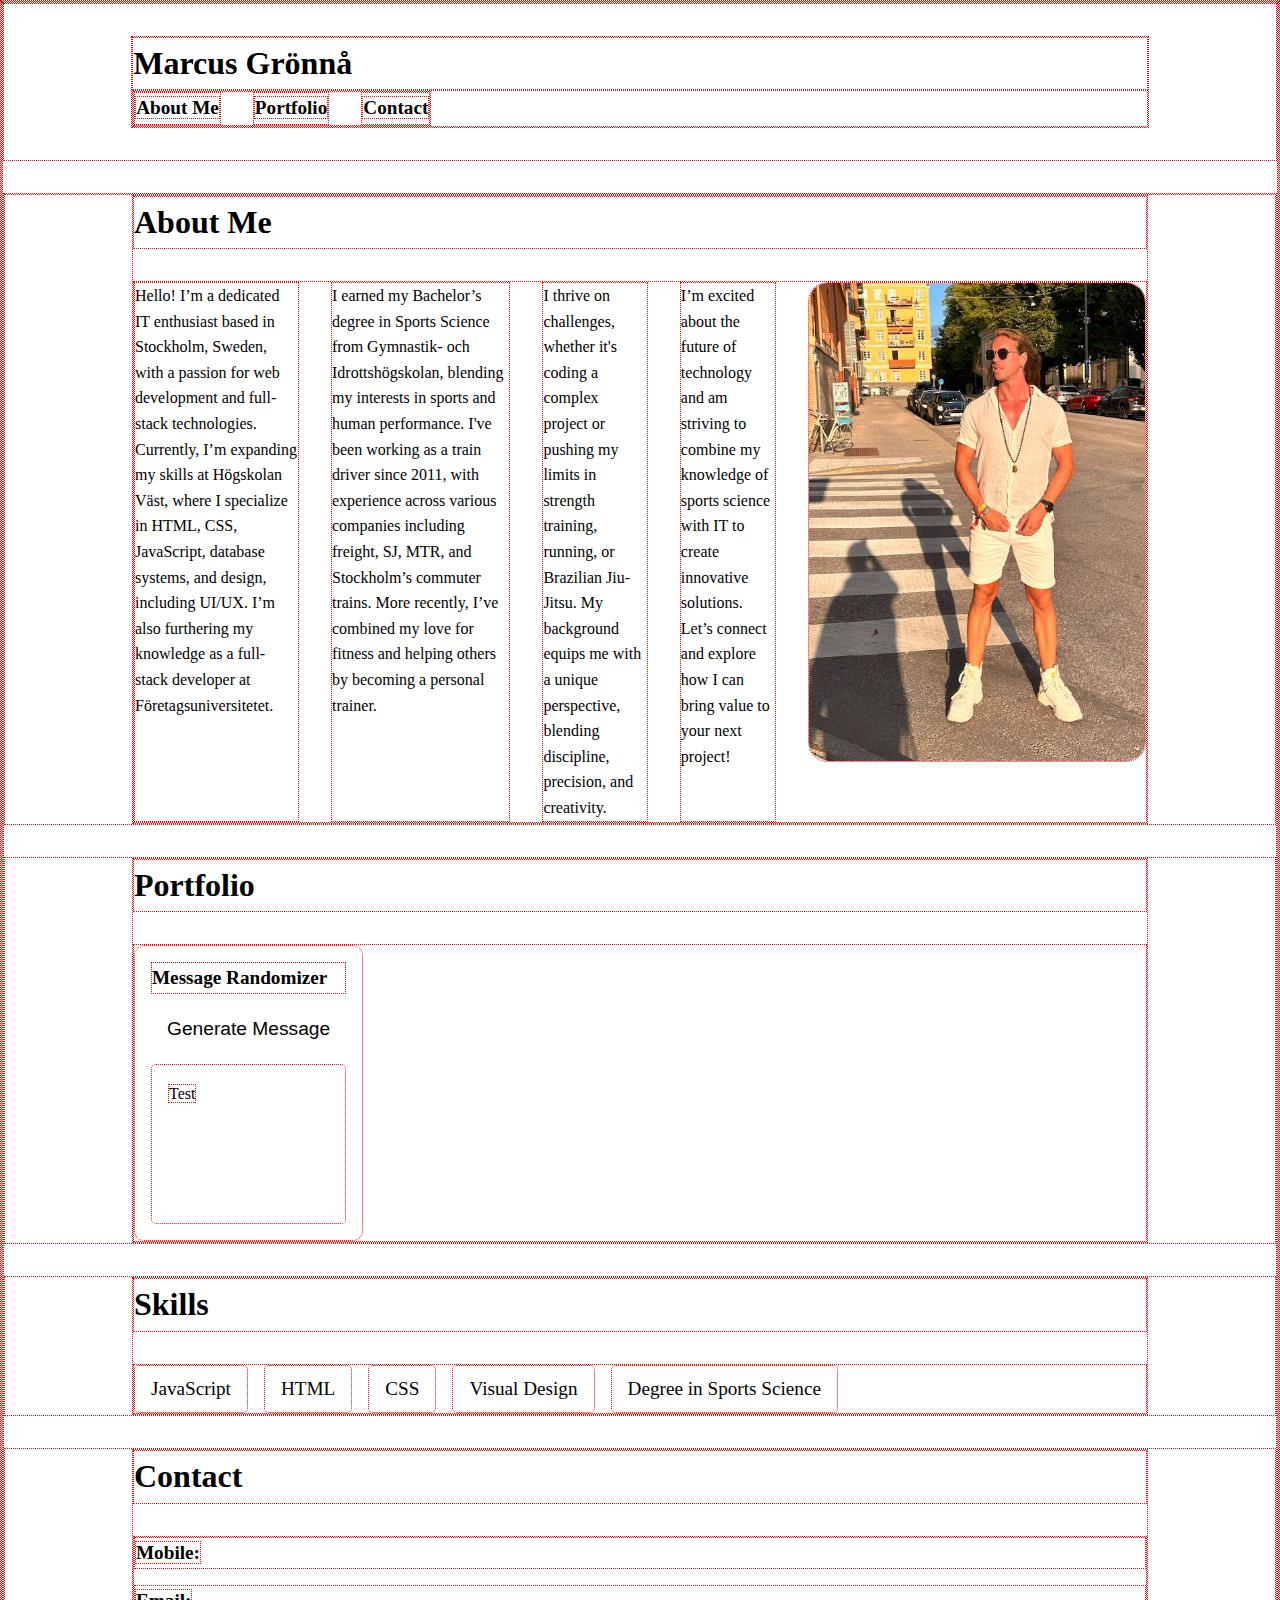
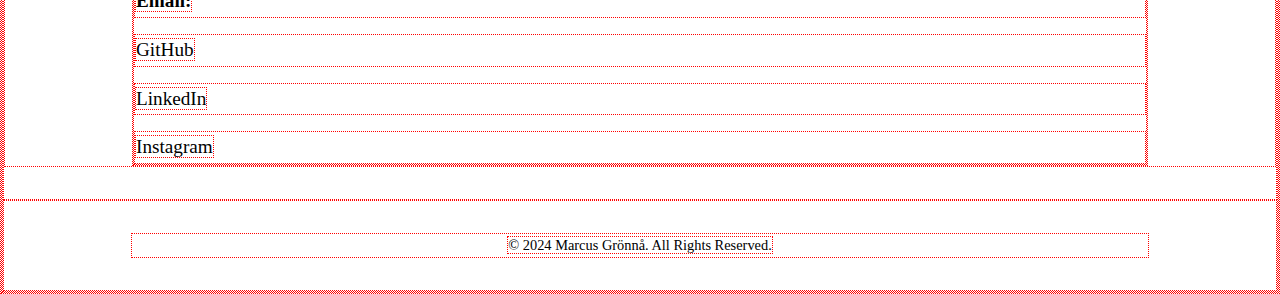
==== index.html @ bad91e5b "Rewrite HTML - More semantic and efficient instructure" ====
<!DOCTYPE html>
<html lang="en">
   <head>
      <meta charset="UTF-8" />
      <meta name="viewport" content="width=device-width, initial-scale=1.0" />
      <title>Marcus Portfolio Page</title>
      <link rel="stylesheet" href="styles/style.css" />
      <script src="scripts/script.js" defer></script>
      <script src="scripts/message_randomizer.js" defer></script>
   </head>
   <body>
      <div class="wrapper">
         <header class="site-header">
            <div class="container">
               <h1 class="site-title">Marcus Grönnå</h1>
               <nav class="main-nav" aria-label="Main Navigation">
                  <ul class="nav-list">
                     <li class="nav-item"><a href="#about" class="nav-link">About Me</a></li>
                     <li class="nav-item"><a href="#portfolio" class="nav-link">Portfolio</a></li>
                     <li class="nav-item"><a href="#contact" class="nav-link">Contact</a></li>
                  </ul>
               </nav>
            </div>
         </header>

         <main>
            <section class="about-section" id="about">
               <div class="container">
                  <h2 class="section-title">About Me</h2>
                  <div class="about-content">
                     <p>
                        Hello! I’m a dedicated IT enthusiast based in Stockholm, Sweden, with a passion for
                        web development and full-stack technologies. Currently, I’m expanding my skills at
                        Högskolan Väst, where I specialize in HTML, CSS, JavaScript, database systems, and
                        design, including UI/UX. I’m also furthering my knowledge as a full-stack developer at
                        Företagsuniversitetet.
                     </p>
                     <p>
                        I earned my Bachelor’s degree in Sports Science from Gymnastik- och Idrottshögskolan,
                        blending my interests in sports and human performance. I've been working as a train
                        driver since 2011, with experience across various companies including freight, SJ,
                        MTR, and Stockholm’s commuter trains. More recently, I’ve combined my love for fitness
                        and helping others by becoming a personal trainer.
                     </p>
                     <p>
                        I thrive on challenges, whether it's coding a complex project or pushing my limits in
                        strength training, running, or Brazilian Jiu-Jitsu. My background equips me with a
                        unique perspective, blending discipline, precision, and creativity.
                     </p>
                     <p>
                        I’m excited about the future of technology and am striving to combine my knowledge of
                        sports science with IT to create innovative solutions. Let’s connect and explore how I
                        can bring value to your next project!
                     </p>
                     <img src="images/portrait.webp" alt="Photo of Marcus Grönnå" class="about-image" />
                  </div>
               </div>
            </section>

            <section class="portfolio-section" id="portfolio">
               <div class="container">
                  <h2 class="section-title">Portfolio</h2>
                  <ul class="portfolio-list">
                     <li class="portfolio-item">
                        <h3 class="portfolio-title">Message Randomizer</h3>
                        <button id="message-button" class="button">Generate Message</button>
                        <div id="message-output-container" class="output-container">
                           <p id="message-output">Test</p>
                        </div>
                     </li>
                     <!-- Additional portfolio items can be added here -->
                  </ul>
               </div>
            </section>

            <section class="skills-section" id="skills">
               <div class="container">
                  <h2 class="section-title">Skills</h2>
                  <ul class="skills-list">
                     <li class="skill-item">JavaScript</li>
                     <li class="skill-item">HTML</li>
                     <li class="skill-item">CSS</li>
                     <li class="skill-item">Visual Design</li>
                     <li class="skill-item">Degree in Sports Science</li>
                  </ul>
               </div>
            </section>

            <section class="contact-section" id="contact">
               <div class="container">
                  <h2 class="section-title">Contact</h2>
                  <ul class="contact-list">
                     <li class="contact-item"><strong>Mobile:</strong></li>
                     <li class="contact-item"><strong>Email:</strong></li>
                     <li class="contact-item"><a href="#" class="contact-link">GitHub</a></li>
                     <li class="contact-item"><a href="#" class="contact-link">LinkedIn</a></li>
                     <li class="contact-item"><a href="#" class="contact-link">Instagram</a></li>
                  </ul>
               </div>
            </section>
         </main>

         <footer class="site-footer">
            <div class="container">
               <p>&copy; 2024 Marcus Grönnå. All Rights Reserved.</p>
            </div>
         </footer>
      </div>
   </body>
</html>
---- styles/style.css ----
/* General Reset */
*, 
*::before, 
*::after {
    box-sizing: border-box;
    margin: 0;
    padding: 0;
    list-style: none;
    text-decoration: none;
    border: 0.5px dotted red;
}

:root {
    /* Color Variables  */
    --primary-color: ;
    --secondary-color: ;
    --primary-contrast-color: ;
    --secondary-contrast-color: ;
    --accent-color: ;
    --font-color: ;
    --link-color: ;
    
    /* Font Variables  */
    --font-family-base: ;
    --font-family-heading: ;
    --font-size-base: 16px;
    --font-size-large: 2rem;
    --font-size-medium: 1.2rem;
    --font-size-small: 0.9rem;
    --font-weight-normal: 400;
    --font-weight-bold: 700;

    /* Spacing Variables  */
    --container-width: 80%;
    --header-padding: 2rem 0;
    --section-gap: 2rem;
}


/* General Styles  */
body {
    font-family: var(--font-family-base);
    font-size: var(--font-size-base);
    color: var(--font-color);
    line-height: 1.6;
    background-color: var(--secondary-color);
}

.wrapper {
    width: 100%;
}

.container {
    width: var(--container-width);
    margin: 0 auto;
}

.site-header {
    background-color: var(--primary-color);
    padding: var(--header-padding);
    margin-bottom: var(--section-gap);
}

.site-title {
    font-family: var(--font-family-heading);
    font-size: var(--font-size-large);
    color: var(--primary-contrast-color);
}

.main-nav {
    display: flex;
}

.nav-list {
    display: flex;
    gap: 2rem;
}

.nav-link {
    color: var(--primary-contrast-color);
    font-size: var(--font-size-medium);
    font-weight: var(--font-weight-bold);
    transition: color 0.3s ease;
}

.nav-link:hover {
    color: var(--accent-color);
}

.section-title {
    font-family: var(--font-family-heading);
    font-size: var(--font-size-large);
    margin-bottom: var(--section-gap);
    color: var(--primary-color);
}

.about-section {
    margin-bottom: var(--section-gap);
}

.about-content {
    display: flex;
    gap: var(--section-gap);
}

.about-image {
    height: 30rem;
    border-radius: 20px;
    object-fit: cover;
}

.portfolio-section {
    margin-bottom: var(--section-gap);
}

.portfolio-list {
    display: flex;
    flex-wrap: wrap;
    gap: var(--section-gap);
}

.portfolio-item {
    background-color: var(--secondary-contrast-color);
    padding: 1rem;
    border-radius: 10px;
    width: calc(33.333% - --section-gap);
}

.portfolio-title {
    font-family: var(--font-family-heading);
    font-size: var(--font-size-medium);
    color: var(--primary-contrast-color);
    margin-bottom: 1rem;
}

.button {
    padding: 0.5rem 1rem;
    font-size: var(--font-size-medium);
    color: var(--primary-contrast-color);
    background-color: var(--primary-color);
    border: none;
    border-radius: 5px;
    cursor: pointer;
    transition: background-color 0.3s ease;
}

.button:hover {
    background-color: var(--accent-color);
}

.output-container {
    margin-top: 1rem;
    padding: 1rem;
    background-color: var(--secondary-color);
    color: var(--font-color);
    border-radius: 5px;
    height: 10rem;
    width: 100%;
}

.skills-section {
    margin-bottom: var(--section-gap);
}

.skills-list {
    display: flex;
    flex-wrap: wrap;
    gap: 1rem;
}

.skill-item {
    background-color: var(--secondary-contrast-color);
    padding: 0.5rem 1rem;
    color: var(--primary-contrast-color);
    border-radius: 5px;
    font-size: var(--font-size-medium);
}

.contact-section {
    margin-bottom: var(--section-gap);
}

.contact-list {
    display: flex;
    flex-direction: column;
    gap: 1rem;
}

.contact-item {
    font-size: var(--font-size-medium);
    color: var(--font-color);
}

.contact-link {
    color: var(--link-color);
    transition: color 0.3s ease;
}

.contact-link:hover {
    color: var(--accent-color);
}

.site-footer {
    background-color: var(--primary-color);
    padding: var(--header-padding);
    text-align: center;
    color: var(--primary-contrast-color);
    font-size: var(--font-size-small);
}



/* -------------------------- */
/* .container {
    width: 80%;
    margin: 0 auto;
}

header {
    background-color: var(--primary-color);
    display: flex;
    margin-bottom: 5rem;
    padding: 2rem 0 0 0;
    justify-content: space-between;
}

h1 {
    color: var(--primary-contrast-color);
}

header nav ul {
    display: flex;
    /* flex-direction: column; */
    justify-content: space-between;
    align-items: space-around;
    gap: 2rem;
    /* padding: 1rem; */

}

header nav ul a {

}

p {
    display: inline;
}

#about-me {
    display: flex;
    gap: 2rem;
}

#about-me h2{
    width: 100%;
}

#about-me img {
    height: 30rem;
    border-radius: 20px;
}

#portfolio {
display: flex;
flex-wrap: wrap;
}

#portfolio h2 {
    width: 100%;
    margin-bottom: 2rem;
}

#container-output {
    /* display: inline; */
    height: 10rem;
    width: 20rem;
} */
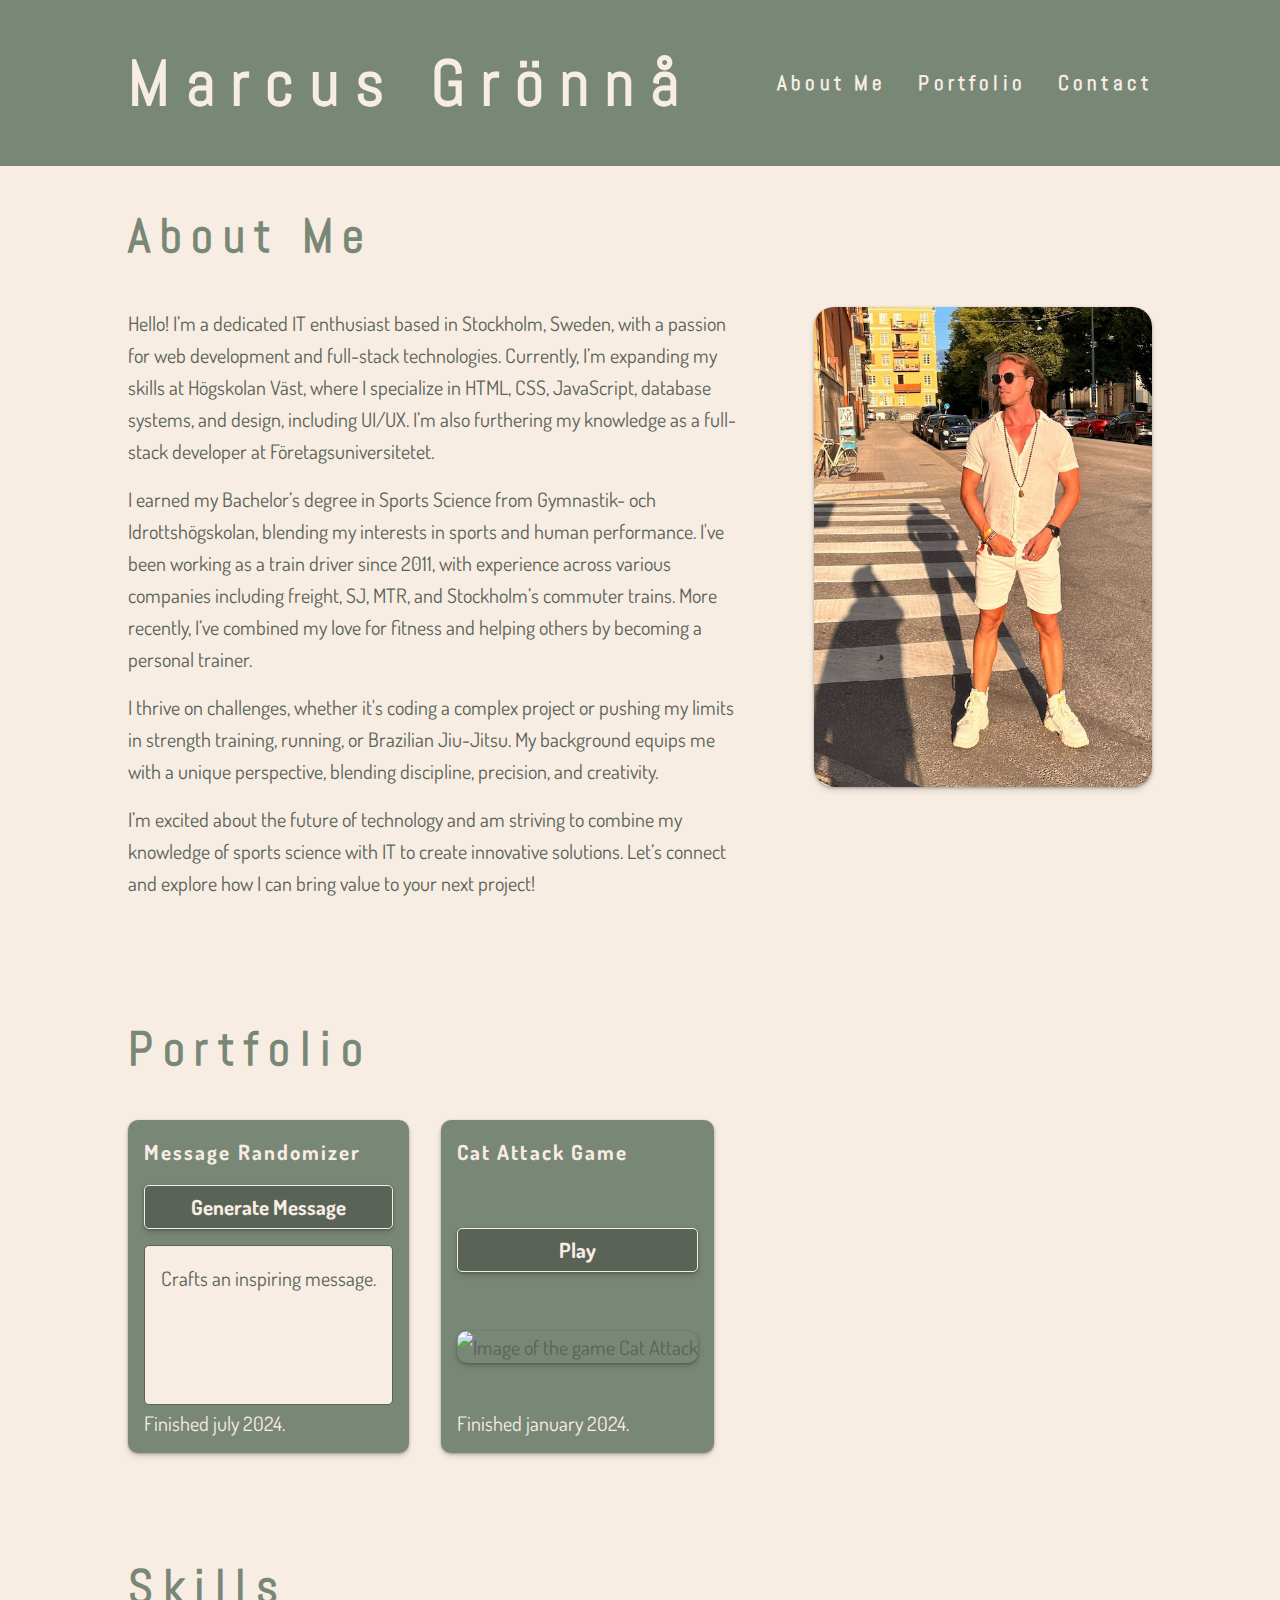
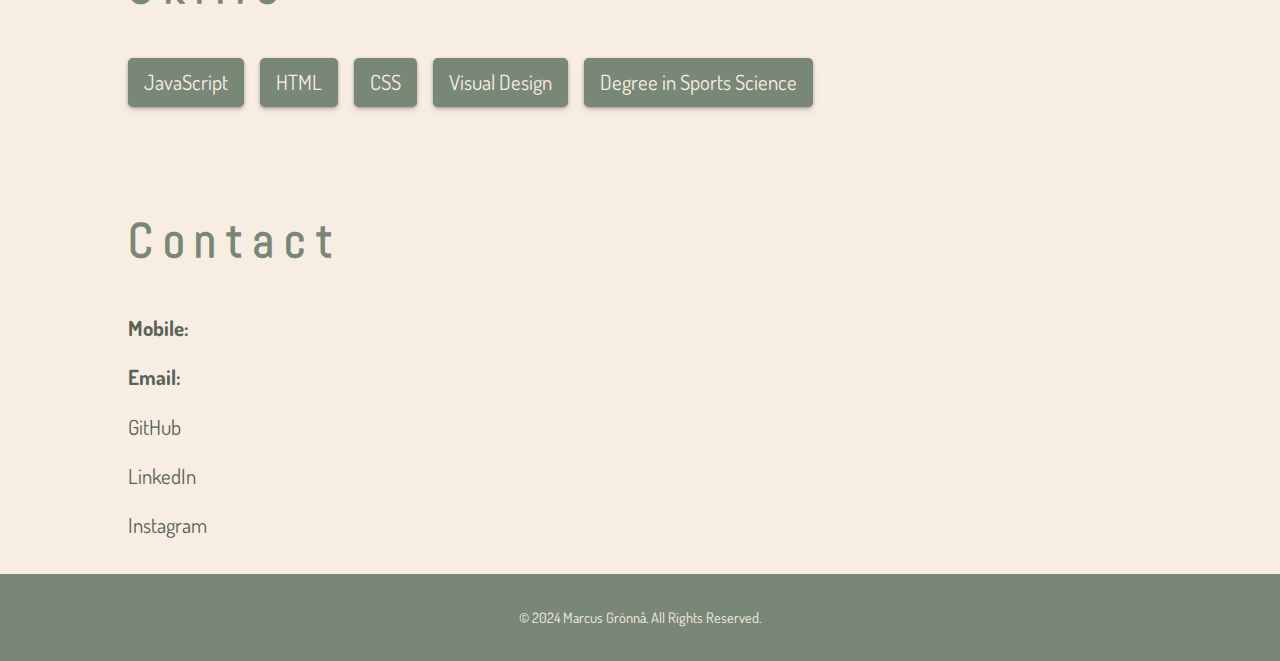
==== commit ac6d6242: "Add better styling" ====
--- a/index.html
+++ b/index.html
@@ -3,6 +3,10 @@
    <head>
       <meta charset="UTF-8" />
       <meta name="viewport" content="width=device-width, initial-scale=1.0" />
+      <meta
+         name="description"
+         content="Welcome to Marcus Grönnå's portfolio page. Explore my skills, projects, and experiences in web development and full-stack technologies."
+      />
       <title>Marcus Portfolio Page</title>
       <link rel="stylesheet" href="styles/style.css" />
       <script src="scripts/script.js" defer></script>
@@ -11,7 +15,7 @@
    <body>
       <div class="wrapper">
          <header class="site-header">
-            <div class="container">
+            <div class="container header-container">
                <h1 class="site-title">Marcus Grönnå</h1>
                <nav class="main-nav" aria-label="Main Navigation">
                   <ul class="nav-list">
@@ -28,30 +32,33 @@
                <div class="container">
                   <h2 class="section-title">About Me</h2>
                   <div class="about-content">
-                     <p>
-                        Hello! I’m a dedicated IT enthusiast based in Stockholm, Sweden, with a passion for
-                        web development and full-stack technologies. Currently, I’m expanding my skills at
-                        Högskolan Väst, where I specialize in HTML, CSS, JavaScript, database systems, and
-                        design, including UI/UX. I’m also furthering my knowledge as a full-stack developer at
-                        Företagsuniversitetet.
-                     </p>
-                     <p>
-                        I earned my Bachelor’s degree in Sports Science from Gymnastik- och Idrottshögskolan,
-                        blending my interests in sports and human performance. I've been working as a train
-                        driver since 2011, with experience across various companies including freight, SJ,
-                        MTR, and Stockholm’s commuter trains. More recently, I’ve combined my love for fitness
-                        and helping others by becoming a personal trainer.
-                     </p>
-                     <p>
-                        I thrive on challenges, whether it's coding a complex project or pushing my limits in
-                        strength training, running, or Brazilian Jiu-Jitsu. My background equips me with a
-                        unique perspective, blending discipline, precision, and creativity.
-                     </p>
-                     <p>
-                        I’m excited about the future of technology and am striving to combine my knowledge of
-                        sports science with IT to create innovative solutions. Let’s connect and explore how I
-                        can bring value to your next project!
-                     </p>
+                     <div class="about-text">
+                        <p>
+                           Hello! I’m a dedicated IT enthusiast based in Stockholm, Sweden, with a passion for
+                           web development and full-stack technologies. Currently, I’m expanding my skills at
+                           Högskolan Väst, where I specialize in HTML, CSS, JavaScript, database systems, and
+                           design, including UI/UX. I’m also furthering my knowledge as a full-stack developer
+                           at Företagsuniversitetet.
+                        </p>
+                        <p>
+                           I earned my Bachelor’s degree in Sports Science from Gymnastik- och
+                           Idrottshögskolan, blending my interests in sports and human performance. I've been
+                           working as a train driver since 2011, with experience across various companies
+                           including freight, SJ, MTR, and Stockholm’s commuter trains. More recently, I’ve
+                           combined my love for fitness and helping others by becoming a personal trainer.
+                        </p>
+                        <p>
+                           I thrive on challenges, whether it's coding a complex project or pushing my limits
+                           in strength training, running, or Brazilian Jiu-Jitsu. My background equips me with
+                           a unique perspective, blending discipline, precision, and creativity.
+                        </p>
+                        <p>
+                           I’m excited about the future of technology and am striving to combine my knowledge
+                           of sports science with IT to create innovative solutions. Let’s connect and explore
+                           how I can bring value to your next project!
+                        </p>
+                     </div>
+
                      <img src="images/portrait.webp" alt="Photo of Marcus Grönnå" class="about-image" />
                   </div>
                </div>
@@ -65,8 +72,21 @@
                         <h3 class="portfolio-title">Message Randomizer</h3>
                         <button id="message-button" class="button">Generate Message</button>
                         <div id="message-output-container" class="output-container">
-                           <p id="message-output">Test</p>
+                           <p id="message-output">Crafts an inspiring message.</p>
                         </div>
+                        <p class="portfolio-paragraph">Finished july 2024.</p>
+                     </li>
+                     <li class="portfolio-item">
+                        <h3 class="portfolio-title">Cat Attack Game</h3>
+                        <button class="button" id="cat-attack-button">Play</button>
+                        <div class="">
+                           <img
+                              src="images/cat-attack.webp"
+                              alt="Image of the game Cat Attack"
+                              class="portfolio-image"
+                           />
+                        </div>
+                        <p class="portfolio-paragraph">Finished january 2024.</p>
                      </li>
                      <!-- Additional portfolio items can be added here -->
                   </ul>
--- a/styles/style.css
+++ b/styles/style.css
@@ -1,3 +1,7 @@
+/* Imports */
+ @import url('https://fonts.googleapis.com/css2?family=Abel&display=swap');
+ @import url('https://fonts.googleapis.com/css2?family=Abel&family=New+Amsterdam&display=swap');
+ @import url('https://fonts.googleapis.com/css2?family=Abel&family=Dosis:wght@200..800&family=New+Amsterdam&display=swap');
  /* General Reset */
 *, 
 *::before, 
@@ -7,25 +11,41 @@
     padding: 0;
     list-style: none;
     text-decoration: none;
-    border: 0.5px dotted red;
-}
+    /* border: 0.5px dotted red; */
+}
+
+/*
+
+#F8EDE3
+#798777 
+#BDD2B6
+#A2B29F 
+#596358
+
+*/
 
 :root {
     /* Color Variables  */
-    --primary-color: ;
-    --secondary-color: ;
-    --primary-contrast-color: ;
-    --secondary-contrast-color: ;
-    --accent-color: ;
-    --font-color: ;
-    --link-color: ;
+    --primary-color: #798777 ;
+    --secondary-color: #F8EDE3;
+    --primary-contrast-color: #F8EDE3;
+    --secondary-contrast-color: #798777;
+    --accent-color: #BDD2B6;
+    --button-color: #596358;
+    --font-color: #596358;
+    --link-color: #596358;
     
     /* Font Variables  */
-    --font-family-base: ;
-    --font-family-heading: ;
-    --font-size-base: 16px;
-    --font-size-large: 2rem;
-    --font-size-medium: 1.2rem;
+    --font-family-base: "Dosis";
+    --font-family-heading: 'Abel';
+    /* --font-family-heading: "New Amsterdam"; */
+    --font-letter-spacing-heading: 0.25em;
+    --font-letter-spacing-medium: 0.2em;
+    --font-letter-spacing-small: 0.1em;
+    --font-size-base: 20px;
+    --font-size-title: 4rem;
+    --font-size-large: 3rem;
+    --font-size-medium: 1.3rem;
     --font-size-small: 0.9rem;
     --font-weight-normal: 400;
     --font-weight-bold: 700;
@@ -34,6 +54,13 @@
     --container-width: 80%;
     --header-padding: 2rem 0;
     --section-gap: 2rem;
+    --margin-bottom-medium: 1rem;
+    --margin-bottom-large: 6rem;
+
+    /* Breakpoints */
+    --desktop-breakpoint: 1200px;
+    --tablet-breakpoint: 768px;
+    --mobile-breakpoint: 480;
 }
 
 
@@ -61,10 +88,17 @@
     margin-bottom: var(--section-gap);
 }
 
+.header-container {
+    display: flex;
+    justify-content: space-between;
+}
+
 .site-title {
     font-family: var(--font-family-heading);
-    font-size: var(--font-size-large);
-    color: var(--primary-contrast-color);
+    font-size: var(--font-size-title);
+    letter-spacing: var(--font-letter-spacing-heading);
+    color: var(--primary-contrast-color);
+    
 }
 
 .main-nav {
@@ -73,14 +107,19 @@
 
 .nav-list {
     display: flex;
+    align-items: center;
     gap: 2rem;
 }
 
 .nav-link {
-    color: var(--primary-contrast-color);
+    /* min-width: 10ch; */
+    color: var(--primary-contrast-color);
+    font-family: var(--font-family-heading);
     font-size: var(--font-size-medium);
     font-weight: var(--font-weight-bold);
+    letter-spacing: var(--font-letter-spacing-medium);
     transition: color 0.3s ease;
+    white-space: nowrap;
 }
 
 .nav-link:hover {
@@ -90,27 +129,47 @@
 .section-title {
     font-family: var(--font-family-heading);
     font-size: var(--font-size-large);
+    letter-spacing: var(--font-letter-spacing-medium);
     margin-bottom: var(--section-gap);
-    color: var(--primary-color);
+    color: var(--secondary-contrast-color);
+    white-space: nowrap;
 }
 
 .about-section {
-    margin-bottom: var(--section-gap);
+    /* margin-bottom: var(--section-gap); */
+    margin-bottom: var(--margin-bottom-large);
+
 }
 
 .about-content {
     display: flex;
     gap: var(--section-gap);
+    align-items: flex-start;
+}
+
+.about-text {
+    flex: 1;
+    font-family: var(--font-family-base);
+}
+
+.about-text p {
+    margin-bottom: var(--margin-bottom-medium);
 }
 
 .about-image {
     height: 30rem;
     border-radius: 20px;
     object-fit: cover;
+    flex-shrink: 0;
+    margin-left: var(--section-gap);
+    /* border: 1px solid var(--primary-color); */
+    box-shadow: 0px 4px 6px rgba(0, 0, 0, 0.1), 0px 1px 3px rgba(0, 0, 0, 0.3);
 }
 
 .portfolio-section {
-    margin-bottom: var(--section-gap);
+    /* margin-bottom: var(--section-gap); */
+    margin-bottom: var(--margin-bottom-large);
+
 }
 
 .portfolio-list {
@@ -120,15 +179,21 @@
 }
 
 .portfolio-item {
+    display: flex;
+    flex-direction: column;
+    justify-content: space-between;
     background-color: var(--secondary-contrast-color);
     padding: 1rem;
     border-radius: 10px;
     width: calc(33.333% - --section-gap);
+    box-shadow: 0px 4px 6px rgba(0, 0, 0, 0.1), 0px 1px 3px rgba(0, 0, 0, 0.3);
+
 }
 
 .portfolio-title {
-    font-family: var(--font-family-heading);
-    font-size: var(--font-size-medium);
+    font-family: var(--font-family-base);
+    font-size: var(--font-size-medium);
+    letter-spacing: var(--font-letter-spacing-small);
     color: var(--primary-contrast-color);
     margin-bottom: 1rem;
 }
@@ -136,16 +201,26 @@
 .button {
     padding: 0.5rem 1rem;
     font-size: var(--font-size-medium);
-    color: var(--primary-contrast-color);
-    background-color: var(--primary-color);
-    border: none;
+    font-family: var(--font-family-base);
+    font-weight: var(--font-weight-bold);
+    color: var(--primary-contrast-color);
+    background-color: var(--button-color);
+    border: 0.5px solid var(--secondary-color);
     border-radius: 5px;
     cursor: pointer;
     transition: background-color 0.3s ease;
+    box-shadow: 0px 4px 6px rgba(0, 0, 0, 0.1), 0px 1px 3px rgba(0, 0, 0, 0.3);
 }
 
 .button:hover {
     background-color: var(--accent-color);
+    box-shadow: 0px 6px 8px rgba(0, 0, 0, 0.15), 0px 2px 4px rgba(0, 0, 0, 0.1);
+
+}
+
+.button:active {
+    background-color: var(--primary-color);
+
 }
 
 .output-container {
@@ -154,12 +229,36 @@
     background-color: var(--secondary-color);
     color: var(--font-color);
     border-radius: 5px;
+    border: 1px solid var(--button-color);
     height: 10rem;
     width: 100%;
-}
+    max-width: 23ch;
+}
+
+.portfolio-paragraph {
+    color: var(--primary-contrast-color);
+    position: relative;
+    top: 0.1em;
+}
+
+.portfolio-image {
+    height: 10rem;
+    width: 100%;
+    border-radius: 10px;
+    /* object-fit: cover; */
+    /* flex-shrink: 0; */
+    /* margin-left: var(--section-gap); */
+    /* margin: 0 auto; */
+    margin-top: 1rem;
+    /* border: 1px solid var(--primary-color); */
+    box-shadow: 0px 4px 6px rgba(0, 0, 0, 0.1), 0px 1px 3px rgba(0, 0, 0, 0.3);
+}
+
 
 .skills-section {
-    margin-bottom: var(--section-gap);
+    /* margin-bottom: var(--section-gap); */
+    margin-bottom: var(--margin-bottom-large);
+
 }
 
 .skills-list {
@@ -173,7 +272,10 @@
     padding: 0.5rem 1rem;
     color: var(--primary-contrast-color);
     border-radius: 5px;
-    font-size: var(--font-size-medium);
+    /* font-family: var(--font-family-base); */
+    font-size: var(--font-size-medium);
+    box-shadow: 0px 4px 6px rgba(0, 0, 0, 0.1), 0px 1px 3px rgba(0, 0, 0, 0.3);
+
 }
 
 .contact-section {
@@ -208,70 +310,83 @@
     font-size: var(--font-size-small);
 }
 
-
-
-/* -------------------------- */
-/* .container {
-    width: 80%;
-    margin: 0 auto;
-}
-
-header {
-    background-color: var(--primary-color);
-    display: flex;
-    margin-bottom: 5rem;
-    padding: 2rem 0 0 0;
-    justify-content: space-between;
-}
-
-h1 {
-    color: var(--primary-contrast-color);
-}
-
-header nav ul {
-    display: flex;
-    /* flex-direction: column; */
-    justify-content: space-between;
-    align-items: space-around;
-    gap: 2rem;
-    /* padding: 1rem; */
-
-}
-
-header nav ul a {
-
-}
-
-p {
-    display: inline;
-}
-
-#about-me {
-    display: flex;
-    gap: 2rem;
-}
-
-#about-me h2{
-    width: 100%;
-}
-
-#about-me img {
-    height: 30rem;
-    border-radius: 20px;
-}
-
-#portfolio {
-display: flex;
-flex-wrap: wrap;
-}
-
-#portfolio h2 {
-    width: 100%;
-    margin-bottom: 2rem;
-}
-
-#container-output {
-    /* display: inline; */
-    height: 10rem;
-    width: 20rem;
-} */+/* Responsive Design  */
+
+/* Tablet Styles  */
+@media (max-width: 768px) {
+    .container {
+        width: 90%;
+    }
+
+    .about-content {
+        flex-direction: column;
+        align-items: center;
+    }
+
+    .about-image {
+        margin-left: 0;
+        margin-bottom: var(--section-gap);
+        height: auto;
+        width: 100%;
+    }
+
+    .nav-list {
+        flex-direction: column;
+        gap: 1rem;
+    }
+
+    .site-title {
+        font-size: 2rem;
+        line-height: 10rem;
+        text-align: center;
+    }
+
+    .section-title {
+        font-size: var(--font-size-medium);
+    }
+
+
+}
+
+/* Mobile Styles */
+@media (max-width: 480px) {
+    .site-header {
+        flex-direction: column;
+        align-items: center;
+        text-align: center;
+    }
+
+    .nav-list {
+        flex-direction: column;
+        gap: 1rem;
+    }
+
+    .about-image {
+        height: 15rem;
+        width: 100%;
+    }
+
+    .container {
+        width: 95%;
+    }
+
+    .site-title {
+        font-size: var(--font-size-medium);
+    }
+
+    .nav-link {
+        font-size: var(--font-size-small);
+    }
+
+    .section-title {
+        font-size: var(--font-size-medium);
+    }
+
+    .about-section, 
+    .portfolio-section,
+    .skills-section  {
+        margin-bottom: 2rem;
+    }
+
+}
+
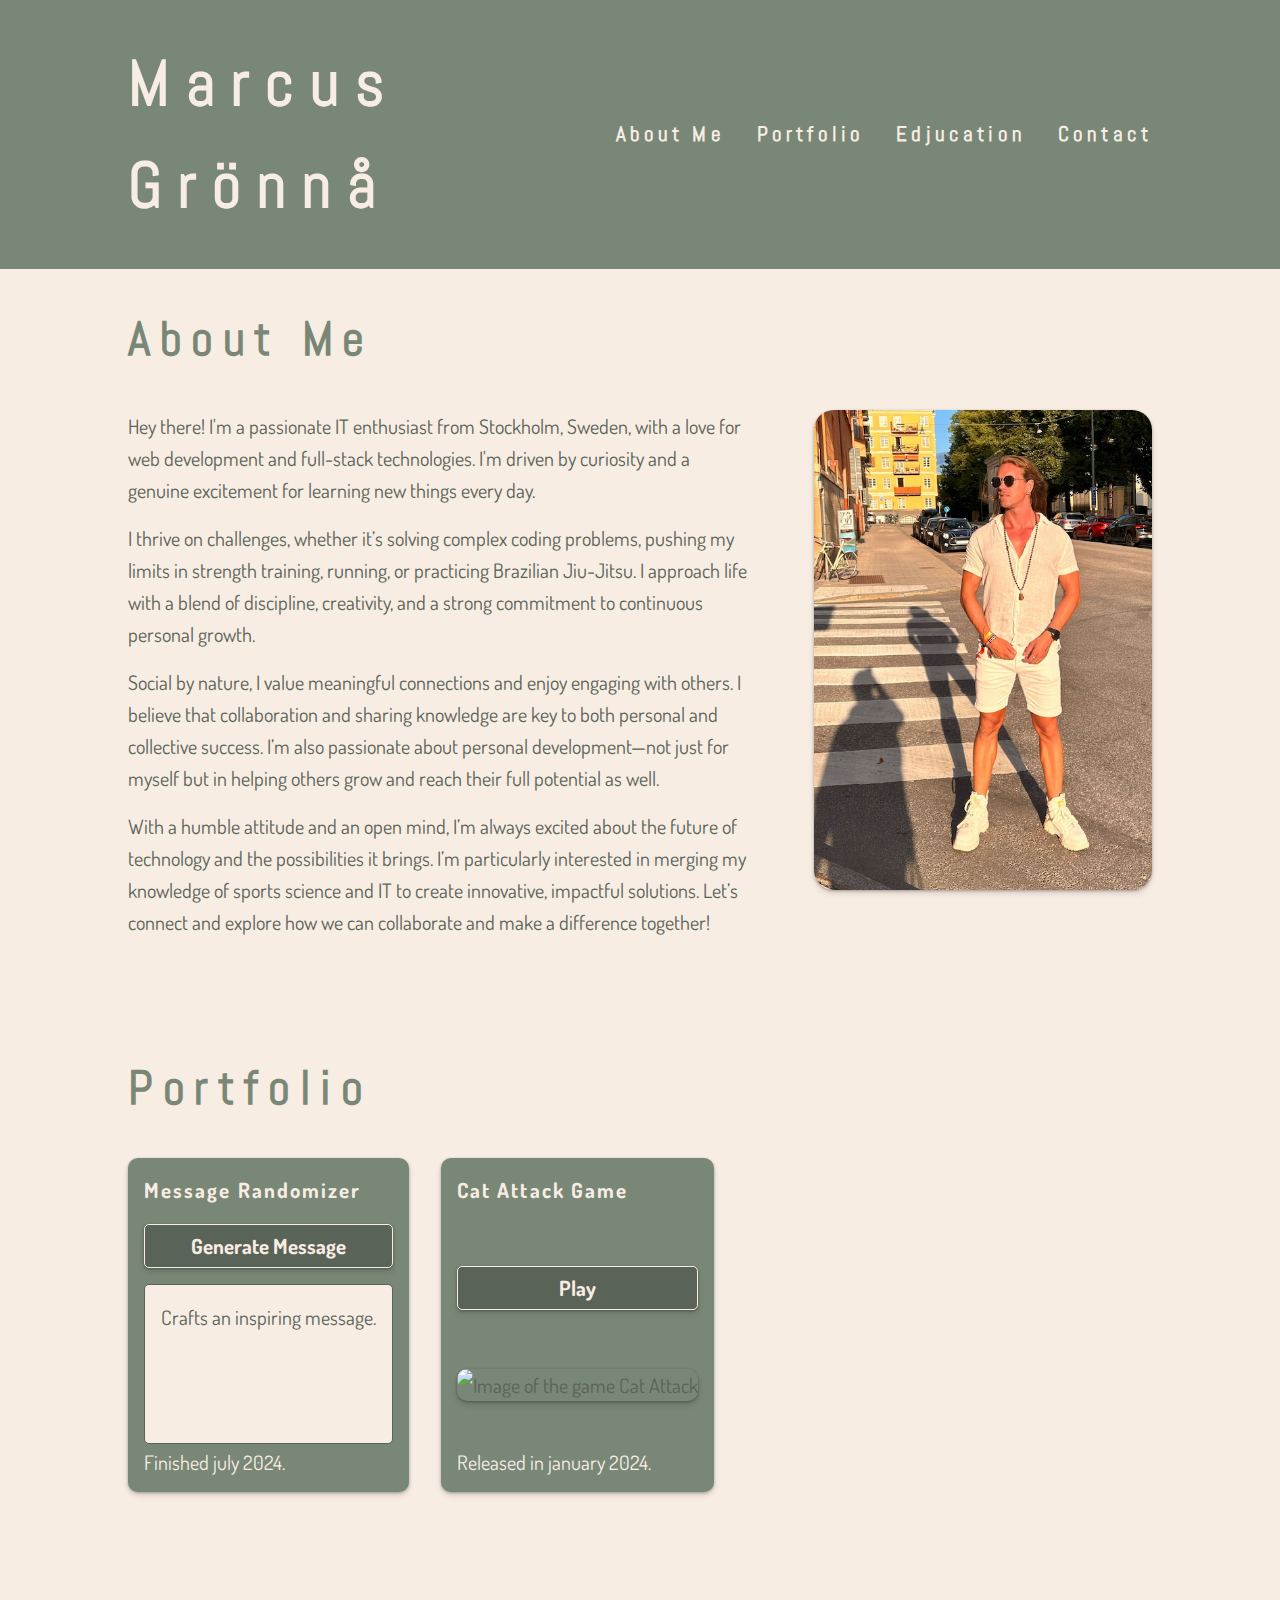
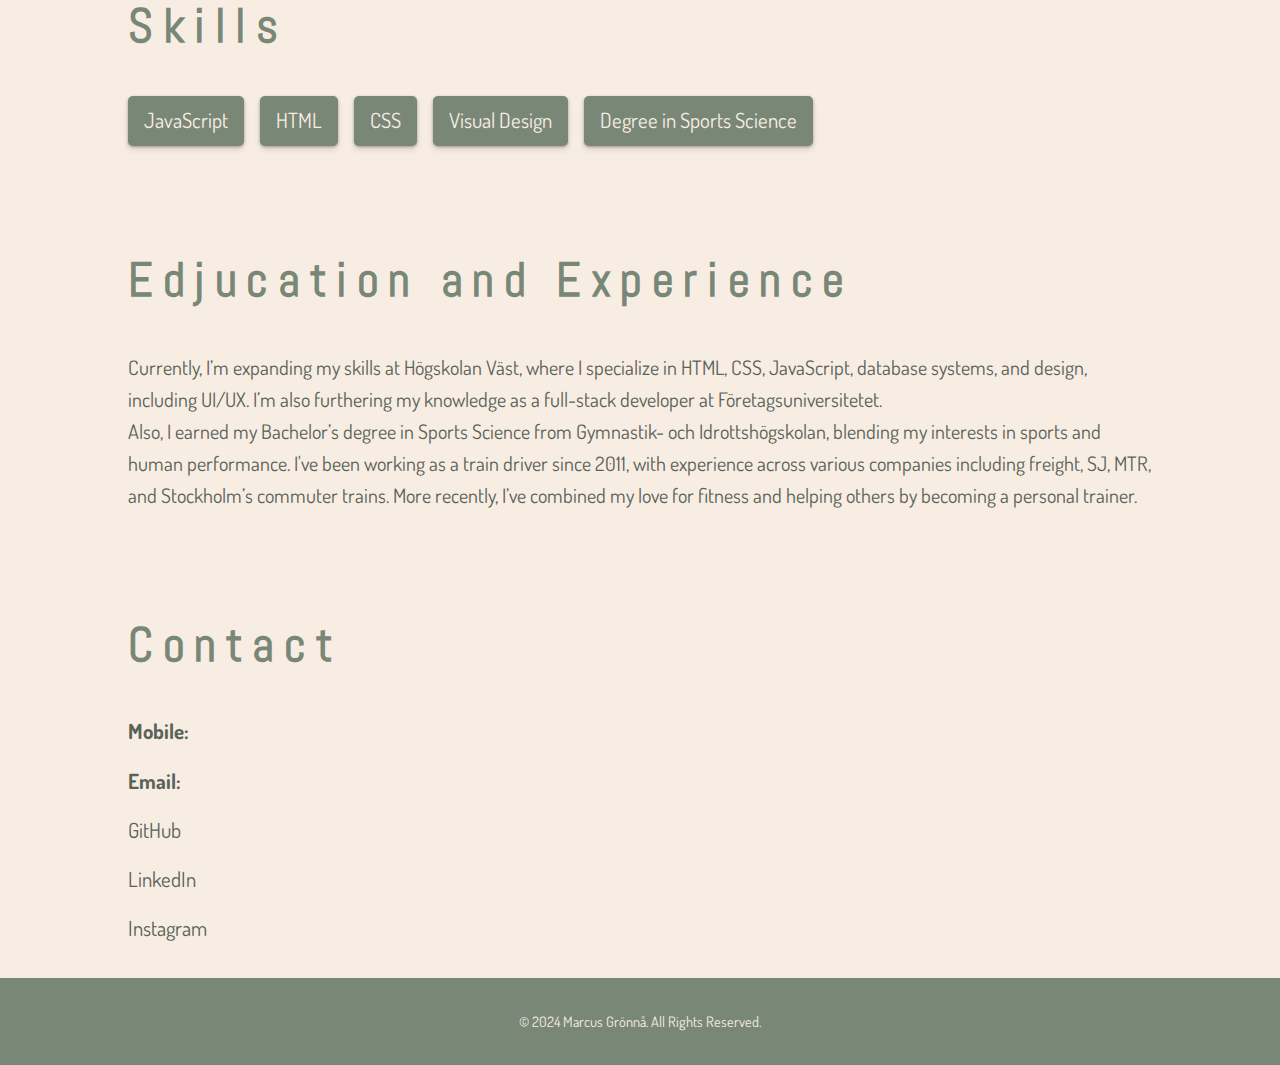
==== commit ed54e3eb: "Add new link to nav" ====
--- a/index.html
+++ b/index.html
@@ -1,130 +1,136 @@
 <!DOCTYPE html>
 <html lang="en">
-   <head>
-      <meta charset="UTF-8" />
-      <meta name="viewport" content="width=device-width, initial-scale=1.0" />
-      <meta
-         name="description"
-         content="Welcome to Marcus Grönnå's portfolio page. Explore my skills, projects, and experiences in web development and full-stack technologies."
-      />
-      <title>Marcus Portfolio Page</title>
-      <link rel="stylesheet" href="styles/style.css" />
-      <script src="scripts/script.js" defer></script>
-      <script src="scripts/message_randomizer.js" defer></script>
-   </head>
-   <body>
-      <div class="wrapper">
-         <header class="site-header">
-            <div class="container header-container">
-               <h1 class="site-title">Marcus Grönnå</h1>
-               <nav class="main-nav" aria-label="Main Navigation">
-                  <ul class="nav-list">
-                     <li class="nav-item"><a href="#about" class="nav-link">About Me</a></li>
-                     <li class="nav-item"><a href="#portfolio" class="nav-link">Portfolio</a></li>
-                     <li class="nav-item"><a href="#contact" class="nav-link">Contact</a></li>
-                  </ul>
-               </nav>
+
+<head>
+   <meta charset="UTF-8" />
+   <meta name="viewport" content="width=device-width, initial-scale=1.0" />
+   <meta name="description"
+      content="Welcome to Marcus Grönnå's portfolio page. Explore my skills, projects, and experiences in web development and full-stack technologies." />
+   <title>Marcus Portfolio Page</title>
+   <link rel="stylesheet" href="styles/style.css" />
+   <script src="scripts/script.js" defer></script>
+   <script src="scripts/message_randomizer.js" defer></script>
+</head>
+
+<body>
+   <div class="wrapper">
+      <header class="site-header">
+         <div class="container header-container">
+            <h1 class="site-title">Marcus Grönnå</h1>
+            <nav class="main-nav" aria-label="Main Navigation">
+               <ul class="nav-list">
+                  <li class="nav-item"><a href="#about" class="nav-link">About Me</a></li>
+                  <li class="nav-item"><a href="#portfolio" class="nav-link">Portfolio</a></li>
+                  <li class="nav-item"><a href="#edjucation" class="nav-link">Edjucation</a></li>
+                  <li class="nav-item"><a href="#contact" class="nav-link">Contact</a></li>
+               </ul>
+            </nav>
+         </div>
+      </header>
+
+      <main>
+         <section class="about-section" id="about">
+            <div class="container">
+               <h2 class="section-title">About Me</h2>
+               <div class="about-content">
+                  <div class="about-text">
+                     <p> Hey there! I'm a passionate IT enthusiast from Stockholm, Sweden, with a love for web
+                        development and full-stack technologies. I'm driven by curiosity and a genuine excitement for
+                        learning new things every day. </p>
+                     <p> I thrive on challenges, whether it’s solving complex coding problems, pushing my limits in
+                        strength training, running, or practicing Brazilian Jiu-Jitsu. I approach life with a blend of
+                        discipline, creativity, and a strong commitment to continuous personal growth. </p>
+                     <p> Social by nature, I value meaningful connections and enjoy engaging with others. I believe that
+                        collaboration and sharing knowledge are key to both personal and collective success. I’m also
+                        passionate about personal development—not just for myself but in helping others grow and reach
+                        their full potential as well. </p>
+                     <p> With a humble attitude and an open mind, I’m always excited about the future of technology and
+                        the possibilities it brings. I’m particularly interested in merging my knowledge of sports
+                        science and IT to create innovative, impactful solutions. Let’s connect and explore how we can
+                        collaborate and make a difference together! </p>
+                  </div>
+
+                  <img src="images/portrait.webp" alt="Photo of Marcus Grönnå" class="about-image" />
+               </div>
             </div>
-         </header>
+         </section>
 
-         <main>
-            <section class="about-section" id="about">
-               <div class="container">
-                  <h2 class="section-title">About Me</h2>
-                  <div class="about-content">
-                     <div class="about-text">
-                        <p>
-                           Hello! I’m a dedicated IT enthusiast based in Stockholm, Sweden, with a passion for
-                           web development and full-stack technologies. Currently, I’m expanding my skills at
-                           Högskolan Väst, where I specialize in HTML, CSS, JavaScript, database systems, and
-                           design, including UI/UX. I’m also furthering my knowledge as a full-stack developer
-                           at Företagsuniversitetet.
-                        </p>
-                        <p>
-                           I earned my Bachelor’s degree in Sports Science from Gymnastik- och
-                           Idrottshögskolan, blending my interests in sports and human performance. I've been
-                           working as a train driver since 2011, with experience across various companies
-                           including freight, SJ, MTR, and Stockholm’s commuter trains. More recently, I’ve
-                           combined my love for fitness and helping others by becoming a personal trainer.
-                        </p>
-                        <p>
-                           I thrive on challenges, whether it's coding a complex project or pushing my limits
-                           in strength training, running, or Brazilian Jiu-Jitsu. My background equips me with
-                           a unique perspective, blending discipline, precision, and creativity.
-                        </p>
-                        <p>
-                           I’m excited about the future of technology and am striving to combine my knowledge
-                           of sports science with IT to create innovative solutions. Let’s connect and explore
-                           how I can bring value to your next project!
-                        </p>
+         <section class="portfolio-section" id="portfolio">
+            <div class="container">
+               <h2 class="section-title">Portfolio</h2>
+               <ul class="portfolio-list">
+                  <li class="portfolio-item">
+                     <h3 class="portfolio-title">Message Randomizer</h3>
+                     <button id="message-button" class="button">Generate Message</button>
+                     <div id="message-output-container" class="output-container">
+                        <p id="message-output">Crafts an inspiring message.</p>
                      </div>
+                     <p class="portfolio-paragraph">Finished july 2024.</p>
+                  </li>
+                  <li class="portfolio-item">
+                     <h3 class="portfolio-title">Cat Attack Game</h3>
+                     <button class="button" id="cat-attack-button">Play</button>
+                     <div class="">
+                        <img src="images/cat-attack.webp" alt="Image of the game Cat Attack" class="portfolio-image" />
+                     </div>
+                     <p class="portfolio-paragraph">Released in january 2024.</p>
+                  </li>
+                  <!-- Additional portfolio items can be added here -->
+               </ul>
+            </div>
+         </section>
 
-                     <img src="images/portrait.webp" alt="Photo of Marcus Grönnå" class="about-image" />
-                  </div>
-               </div>
-            </section>
+         <section class="skills-section" id="skills">
+            <div class="container">
+               <h2 class="section-title">Skills</h2>
+               <ul class="skills-list">
+                  <li class="skill-item">JavaScript</li>
+                  <li class="skill-item">HTML</li>
+                  <li class="skill-item">CSS</li>
+                  <li class="skill-item">Visual Design</li>
+                  <li class="skill-item">Degree in Sports Science</li>
+               </ul>
+            </div>
+         </section>
 
-            <section class="portfolio-section" id="portfolio">
-               <div class="container">
-                  <h2 class="section-title">Portfolio</h2>
-                  <ul class="portfolio-list">
-                     <li class="portfolio-item">
-                        <h3 class="portfolio-title">Message Randomizer</h3>
-                        <button id="message-button" class="button">Generate Message</button>
-                        <div id="message-output-container" class="output-container">
-                           <p id="message-output">Crafts an inspiring message.</p>
-                        </div>
-                        <p class="portfolio-paragraph">Finished july 2024.</p>
-                     </li>
-                     <li class="portfolio-item">
-                        <h3 class="portfolio-title">Cat Attack Game</h3>
-                        <button class="button" id="cat-attack-button">Play</button>
-                        <div class="">
-                           <img
-                              src="images/cat-attack.webp"
-                              alt="Image of the game Cat Attack"
-                              class="portfolio-image"
-                           />
-                        </div>
-                        <p class="portfolio-paragraph">Finished january 2024.</p>
-                     </li>
-                     <!-- Additional portfolio items can be added here -->
-                  </ul>
-               </div>
-            </section>
+         <section class="edjucation-section" id="edjucation">
+            <div class="container">
+               <h2 class="section-title">Edjucation and Experience</h2>
+               <p> Currently, I’m expanding my skills at
+                  Högskolan Väst, where I specialize in HTML, CSS, JavaScript, database systems, and
+                  design, including UI/UX. I’m also furthering my knowledge as a full-stack developer
+                  at Företagsuniversitetet.
+               </p>
+               <p>
+                  Also, I earned my Bachelor’s degree in Sports Science from Gymnastik- och
+                  Idrottshögskolan, blending my interests in sports and human performance. I've been
+                  working as a train driver since 2011, with experience across various companies
+                  including freight, SJ, MTR, and Stockholm’s commuter trains. More recently, I’ve
+                  combined my love for fitness and helping others by becoming a personal trainer.
+               </p>
+            </div>
+         </section>
 
-            <section class="skills-section" id="skills">
-               <div class="container">
-                  <h2 class="section-title">Skills</h2>
-                  <ul class="skills-list">
-                     <li class="skill-item">JavaScript</li>
-                     <li class="skill-item">HTML</li>
-                     <li class="skill-item">CSS</li>
-                     <li class="skill-item">Visual Design</li>
-                     <li class="skill-item">Degree in Sports Science</li>
-                  </ul>
-               </div>
-            </section>
+         <section class="contact-section" id="contact">
+            <div class="container">
+               <h2 class="section-title">Contact</h2>
+               <ul class="contact-list">
+                  <li class="contact-item"><strong>Mobile:</strong></li>
+                  <li class="contact-item"><strong>Email:</strong></li>
+                  <li class="contact-item"><a href="#" class="contact-link">GitHub</a></li>
+                  <li class="contact-item"><a href="#" class="contact-link">LinkedIn</a></li>
+                  <li class="contact-item"><a href="#" class="contact-link">Instagram</a></li>
+               </ul>
+            </div>
+         </section>
+      </main>
 
-            <section class="contact-section" id="contact">
-               <div class="container">
-                  <h2 class="section-title">Contact</h2>
-                  <ul class="contact-list">
-                     <li class="contact-item"><strong>Mobile:</strong></li>
-                     <li class="contact-item"><strong>Email:</strong></li>
-                     <li class="contact-item"><a href="#" class="contact-link">GitHub</a></li>
-                     <li class="contact-item"><a href="#" class="contact-link">LinkedIn</a></li>
-                     <li class="contact-item"><a href="#" class="contact-link">Instagram</a></li>
-                  </ul>
-               </div>
-            </section>
-         </main>
+      <footer class="site-footer">
+         <div class="container">
+            <p>&copy; 2024 Marcus Grönnå. All Rights Reserved.</p>
+         </div>
+      </footer>
+   </div>
+</body>
 
-         <footer class="site-footer">
-            <div class="container">
-               <p>&copy; 2024 Marcus Grönnå. All Rights Reserved.</p>
-            </div>
-         </footer>
-      </div>
-   </body>
-</html>
+</html>--- a/styles/style.css
+++ b/styles/style.css
@@ -1,10 +1,11 @@
 /* Imports */
- @import url('https://fonts.googleapis.com/css2?family=Abel&display=swap');
- @import url('https://fonts.googleapis.com/css2?family=Abel&family=New+Amsterdam&display=swap');
- @import url('https://fonts.googleapis.com/css2?family=Abel&family=Dosis:wght@200..800&family=New+Amsterdam&display=swap');
- /* General Reset */
-*, 
-*::before, 
+@import url('https://fonts.googleapis.com/css2?family=Abel&display=swap');
+@import url('https://fonts.googleapis.com/css2?family=Abel&family=New+Amsterdam&display=swap');
+@import url('https://fonts.googleapis.com/css2?family=Abel&family=Dosis:wght@200..800&family=New+Amsterdam&display=swap');
+
+/* General Reset */
+*,
+*::before,
 *::after {
     box-sizing: border-box;
     margin: 0;
@@ -26,7 +27,7 @@
 
 :root {
     /* Color Variables  */
-    --primary-color: #798777 ;
+    --primary-color: #798777;
     --secondary-color: #F8EDE3;
     --primary-contrast-color: #F8EDE3;
     --secondary-contrast-color: #798777;
@@ -34,7 +35,7 @@
     --button-color: #596358;
     --font-color: #596358;
     --link-color: #596358;
-    
+
     /* Font Variables  */
     --font-family-base: "Dosis";
     --font-family-heading: 'Abel';
@@ -98,7 +99,7 @@
     font-size: var(--font-size-title);
     letter-spacing: var(--font-letter-spacing-heading);
     color: var(--primary-contrast-color);
-    
+
 }
 
 .main-nav {
@@ -278,6 +279,11 @@
 
 }
 
+.edjucation-section {
+    margin-bottom: var(--margin-bottom-large);
+
+}
+
 .contact-section {
     margin-bottom: var(--section-gap);
 }
@@ -382,11 +388,15 @@
         font-size: var(--font-size-medium);
     }
 
-    .about-section, 
+    .about-section,
     .portfolio-section,
-    .skills-section  {
+    .skills-section {
         margin-bottom: 2rem;
     }
 
-}
-
+    /* .portfolio-image {
+        height: 10rem;
+        width: 80%;
+    } */
+
+}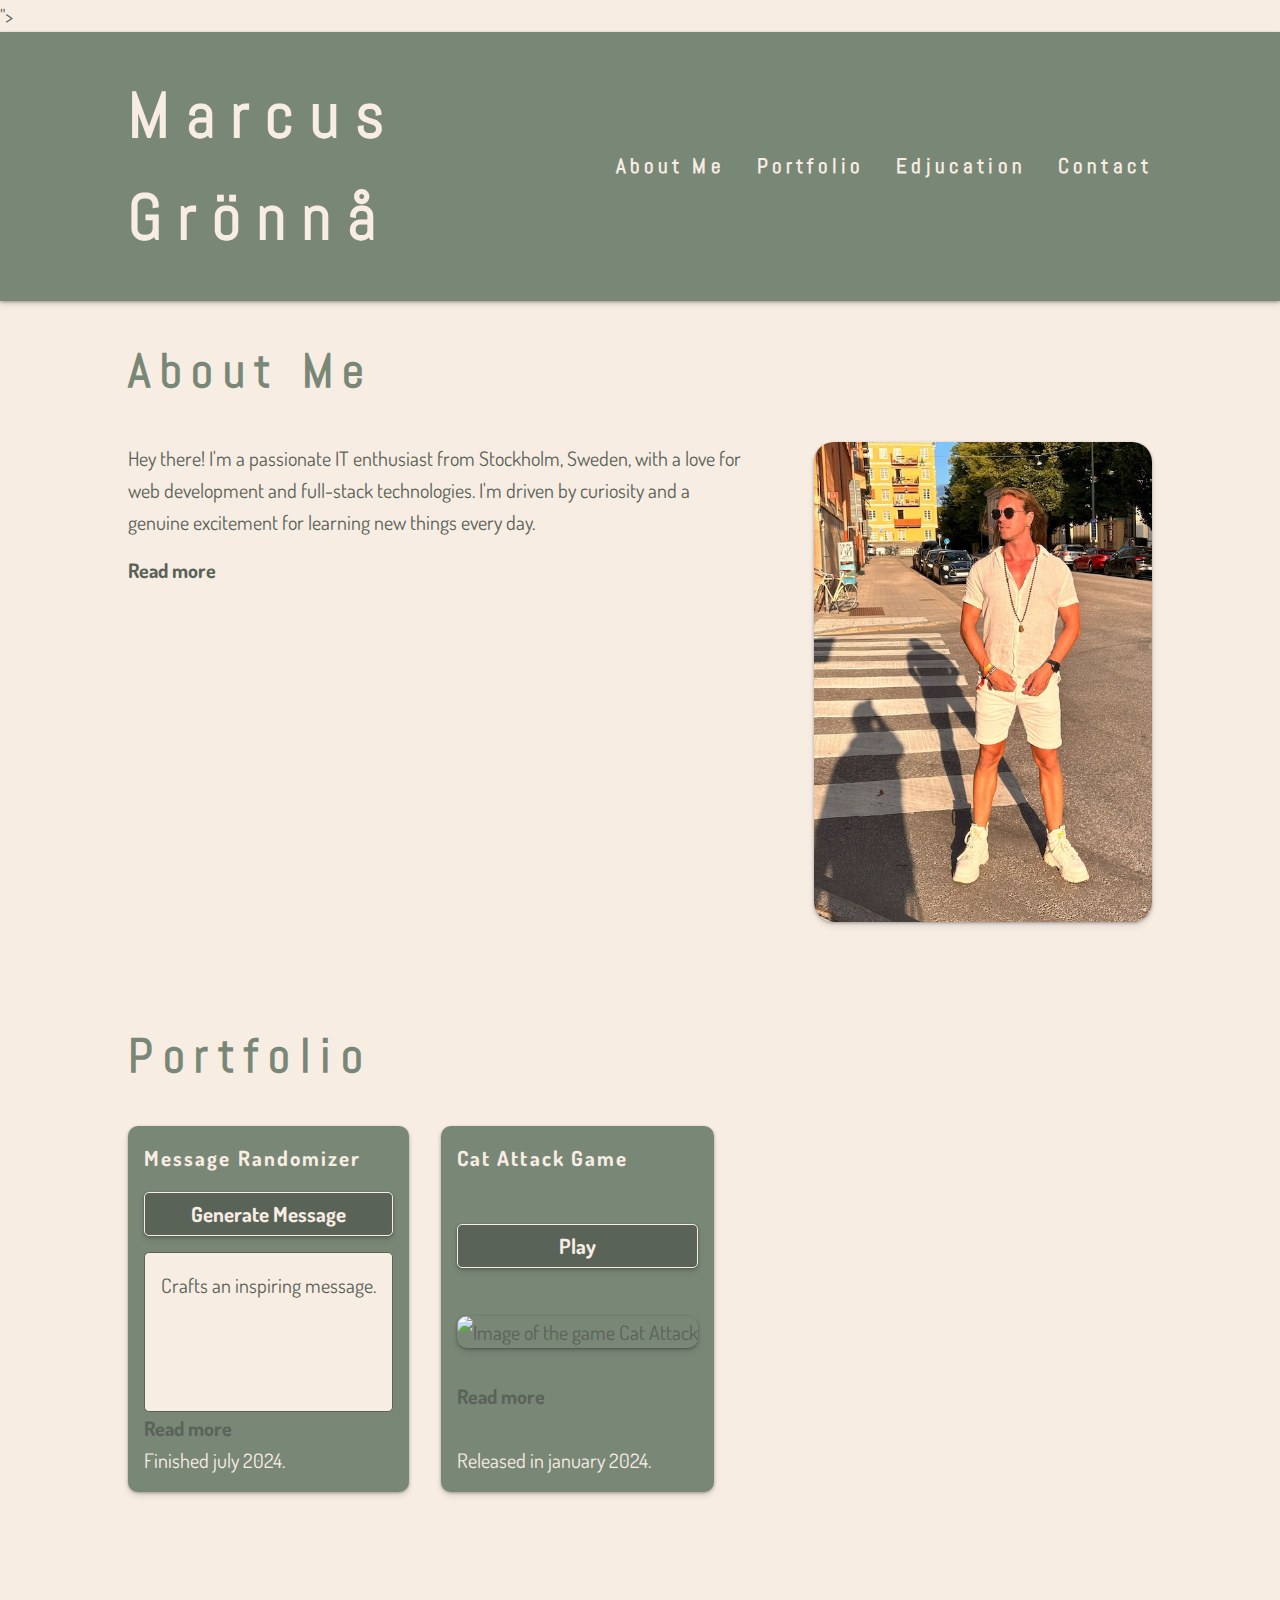
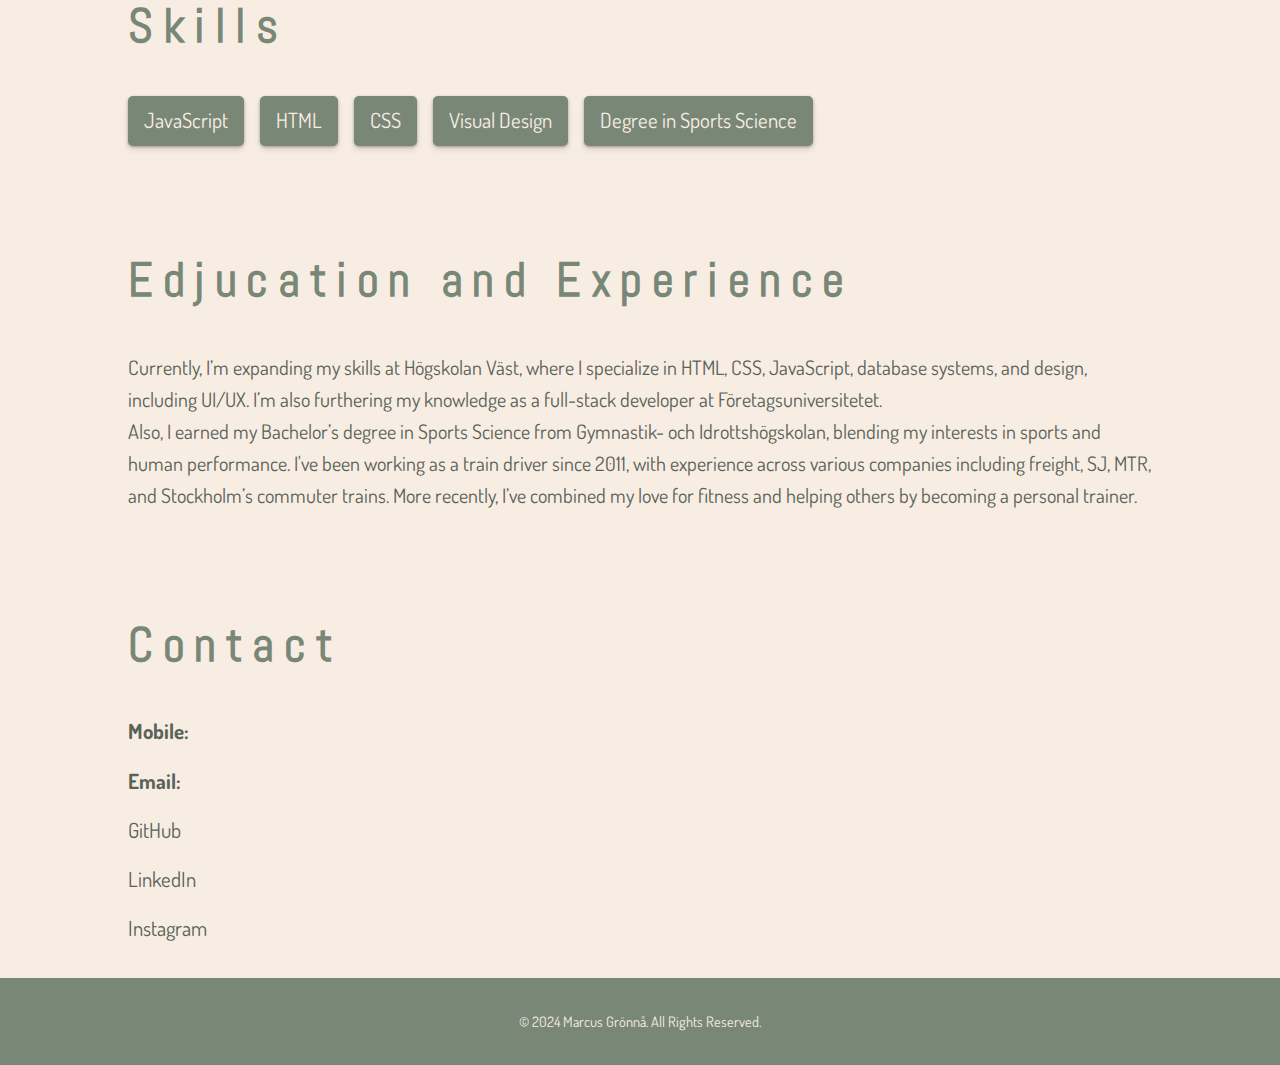
==== commit bef7acd2: "Add 'Read More' to about me and portfolio" ====
--- a/index.html
+++ b/index.html
@@ -10,6 +10,8 @@
    <link rel="stylesheet" href="styles/style.css" />
    <script src="scripts/script.js" defer></script>
    <script src="scripts/message_randomizer.js" defer></script>
+   <script src="https://ajax.googleapis.com/ajax/libs/jquery/3.7.1/jquery.min.js"></script>
+   "></script>
 </head>
 
 <body>
@@ -37,17 +39,25 @@
                      <p> Hey there! I'm a passionate IT enthusiast from Stockholm, Sweden, with a love for web
                         development and full-stack technologies. I'm driven by curiosity and a genuine excitement for
                         learning new things every day. </p>
-                     <p> I thrive on challenges, whether it’s solving complex coding problems, pushing my limits in
-                        strength training, running, or practicing Brazilian Jiu-Jitsu. I approach life with a blend of
-                        discipline, creativity, and a strong commitment to continuous personal growth. </p>
-                     <p> Social by nature, I value meaningful connections and enjoy engaging with others. I believe that
-                        collaboration and sharing knowledge are key to both personal and collective success. I’m also
-                        passionate about personal development—not just for myself but in helping others grow and reach
-                        their full potential as well. </p>
-                     <p> With a humble attitude and an open mind, I’m always excited about the future of technology and
-                        the possibilities it brings. I’m particularly interested in merging my knowledge of sports
-                        science and IT to create innovative, impactful solutions. Let’s connect and explore how we can
-                        collaborate and make a difference together! </p>
+                     <p class="click-text-about  pointer"><strong>Read more</strong></p>
+                     <div class="toggle-text-about">
+                        <p> I thrive on challenges, whether it’s solving complex coding problems, pushing my limits in
+                           strength training, running, or practicing Brazilian Jiu-Jitsu. I approach life with a blend
+                           of
+                           discipline, creativity, and a strong commitment to continuous personal growth. </p>
+                        <p> Social by nature, I value meaningful connections and enjoy engaging with others. I believe
+                           that
+                           collaboration and sharing knowledge are key to both personal and collective success. I’m also
+                           passionate about personal development—not just for myself but in helping others grow and
+                           reach
+                           their full potential as well. </p>
+                        <p> With a humble attitude and an open mind, I’m always excited about the future of technology
+                           and
+                           the possibilities it brings. I’m particularly interested in merging my knowledge of sports
+                           science and IT to create innovative, impactful solutions. Let’s connect and explore how we
+                           can
+                           collaborate and make a difference together! </p>
+                     </div>
                   </div>
 
                   <img src="images/portrait.webp" alt="Photo of Marcus Grönnå" class="about-image" />
@@ -65,6 +75,7 @@
                      <div id="message-output-container" class="output-container">
                         <p id="message-output">Crafts an inspiring message.</p>
                      </div>
+                     <p class="click-text-portfolio-1 pointer"><strong>Read more</strong></p>
                      <p class="portfolio-paragraph">Finished july 2024.</p>
                   </li>
                   <li class="portfolio-item">
@@ -73,10 +84,41 @@
                      <div class="">
                         <img src="images/cat-attack.webp" alt="Image of the game Cat Attack" class="portfolio-image" />
                      </div>
+                     <p class="click-text-portfolio-2 pointer"><strong>Read more</strong></p>
+                     <p class="toggle-text-portfolio-2"></p>
                      <p class="portfolio-paragraph">Released in january 2024.</p>
                   </li>
                   <!-- Additional portfolio items can be added here -->
                </ul>
+               <div class="toggle-text-portfolio-1">
+                  <p>To develop this program, I utilized my knowledge of JavaScript
+                     fundamentals and array manipulation. I structured the code to use arrays for storing different
+                     parts of the message, ensuring modularity and flexibility. Understanding randomization in
+                     JavaScript allowed me to create a function that selects random elements from each array,
+                     ensuring the generation of unique messages each time the function is executed. Additionally, my
+                     familiarity with string concatenation enabled me to efficiently combine these elements into
+                     coherent, motivational phrases. This project also demonstrates my ability to implement logical
+                     workflows, breaking down the task into manageable components that work together to produce the
+                     desired outcome.</p>
+               </div>
+               <div class="toggle-text-portfolio-2">
+
+                  <p>This project is a web-based game where the player uses arrow keys to
+                     dodge falling obstacles. The game increases in difficulty over time as obstacles appear more
+                     frequently, and the player's score rises with each passing moment. If the player collides with an
+                     obstacle, they lose a life, and the game ends when all lives are lost. The player can restart the
+                     game
+                     by pressing "R" after a game over.
+
+                     What I Learned
+                     Through this project, I enhanced my understanding of object-oriented programming in JavaScript,
+                     particularly in organizing code using classes. I also learned how to handle keyboard events for
+                     smooth
+                     player movement and implemented collision detection to manage interactions between the player and
+                     obstacles. Working with the HTML5 Canvas API helped me gain practical experience in 2D game
+                     rendering
+                     and animation.</p>
+               </div>
             </div>
          </section>
 
--- a/styles/style.css
+++ b/styles/style.css
@@ -87,6 +87,7 @@
     background-color: var(--primary-color);
     padding: var(--header-padding);
     margin-bottom: var(--section-gap);
+    box-shadow: 0px 4px 6px rgba(0, 0, 0, 0.1), 0px 1px 3px rgba(0, 0, 0, 0.3);
 }
 
 .header-container {
@@ -157,6 +158,17 @@
     margin-bottom: var(--margin-bottom-medium);
 }
 
+.pointer {
+    cursor: pointer;
+
+}
+
+
+
+.toggle-text-about {
+    display: none;
+}
+
 .about-image {
     height: 30rem;
     border-radius: 20px;
@@ -187,6 +199,8 @@
     padding: 1rem;
     border-radius: 10px;
     width: calc(33.333% - --section-gap);
+    max-width: 20rem;
+    /* max-height: 23rem; */
     box-shadow: 0px 4px 6px rgba(0, 0, 0, 0.1), 0px 1px 3px rgba(0, 0, 0, 0.3);
 
 }
@@ -238,8 +252,8 @@
 
 .portfolio-paragraph {
     color: var(--primary-contrast-color);
-    position: relative;
-    top: 0.1em;
+    /* position: relative; */
+    /* top: 0.1em; */
 }
 
 .portfolio-image {
@@ -255,6 +269,19 @@
     box-shadow: 0px 4px 6px rgba(0, 0, 0, 0.1), 0px 1px 3px rgba(0, 0, 0, 0.3);
 }
 
+.toggle-text-portfolio-1 {
+    display: none;
+    width: 100%;
+    max-width: 70ch;
+    /* margin-top: 1.5rem; */
+}
+
+.toggle-text-portfolio-2 {
+    display: none;
+    width: 100%;
+    max-width: 70ch;
+    /* margin-top: 1.5rem; */
+}
 
 .skills-section {
     /* margin-bottom: var(--section-gap); */
@@ -369,7 +396,7 @@
 
     .about-image {
         height: 15rem;
-        width: 100%;
+        /* width: 80%; */
     }
 
     .container {
@@ -394,9 +421,14 @@
         margin-bottom: 2rem;
     }
 
-    /* .portfolio-image {
-        height: 10rem;
+    .portfolio-item {
         width: 80%;
-    } */
+    }
+
+    .portfolio-image {
+        height: auto;
+        /* width: 80%; */
+        /* margin: 1rem auto; */
+    }
 
 }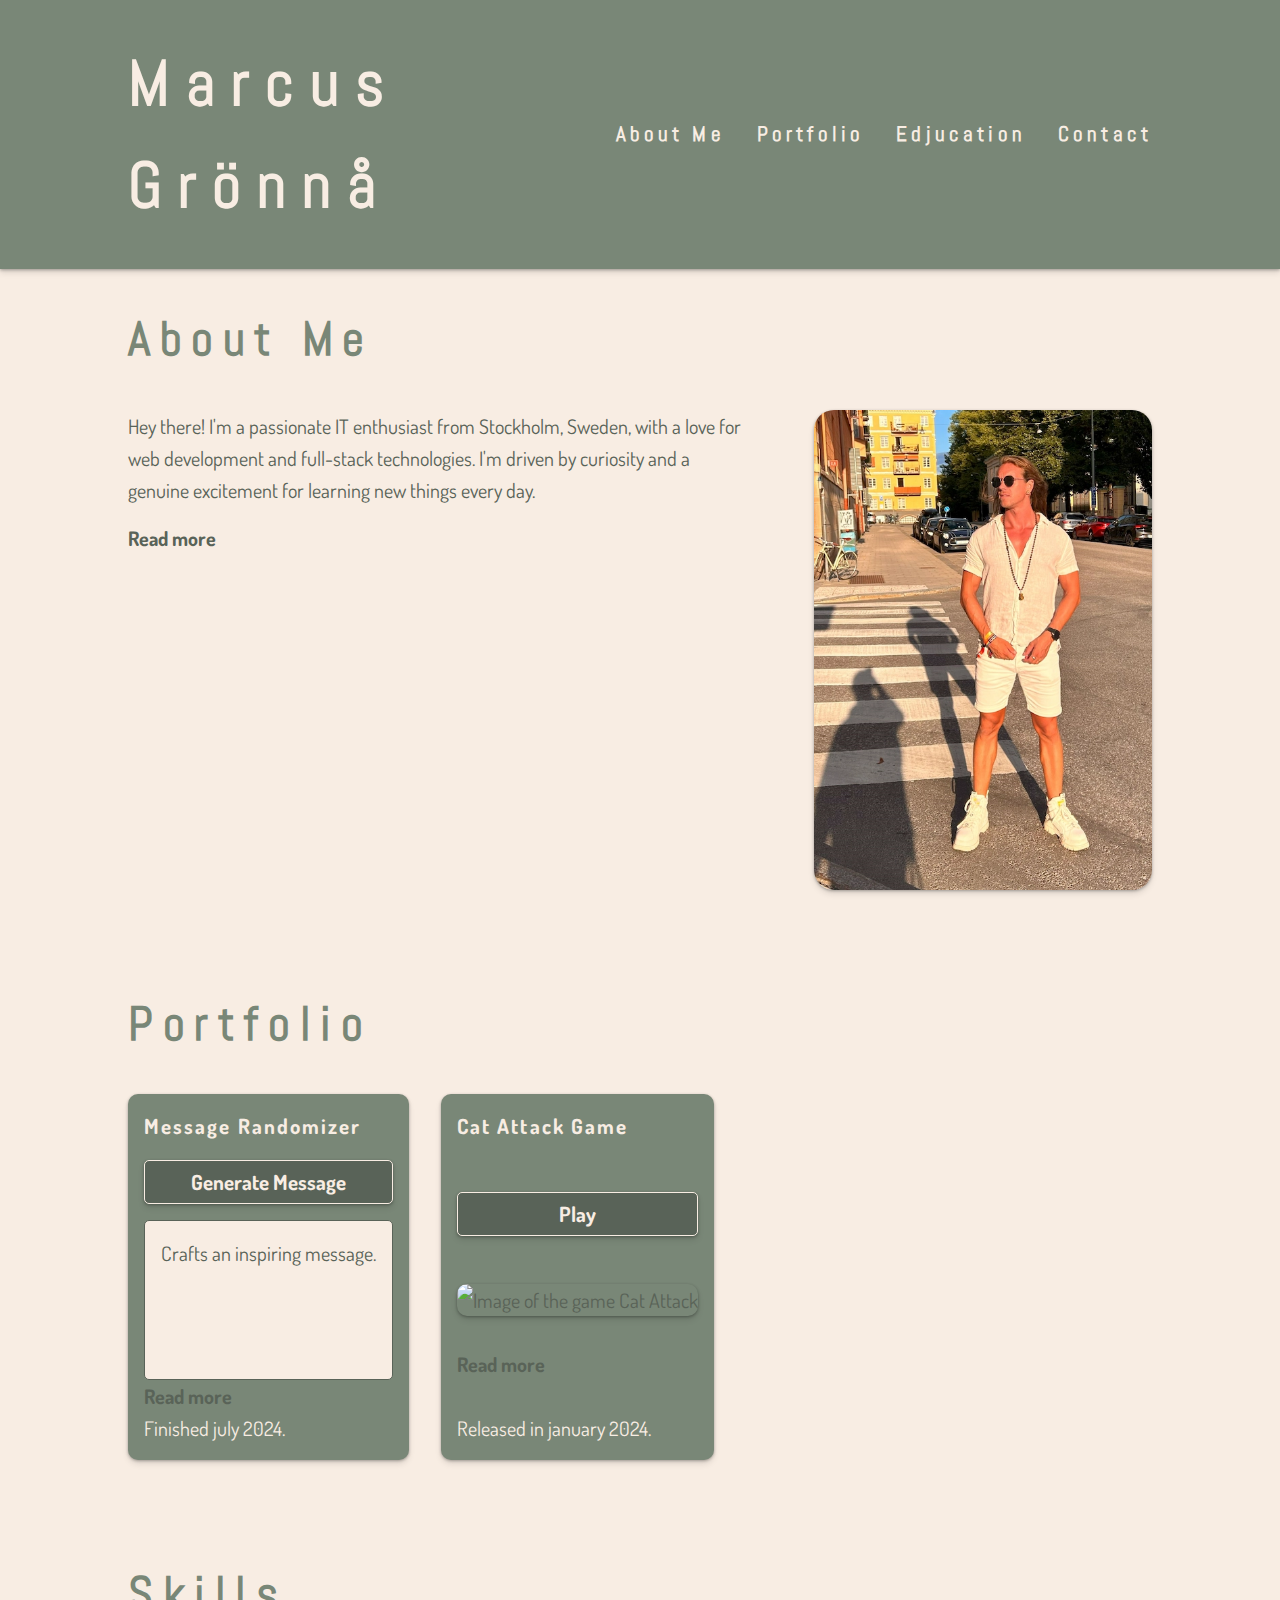
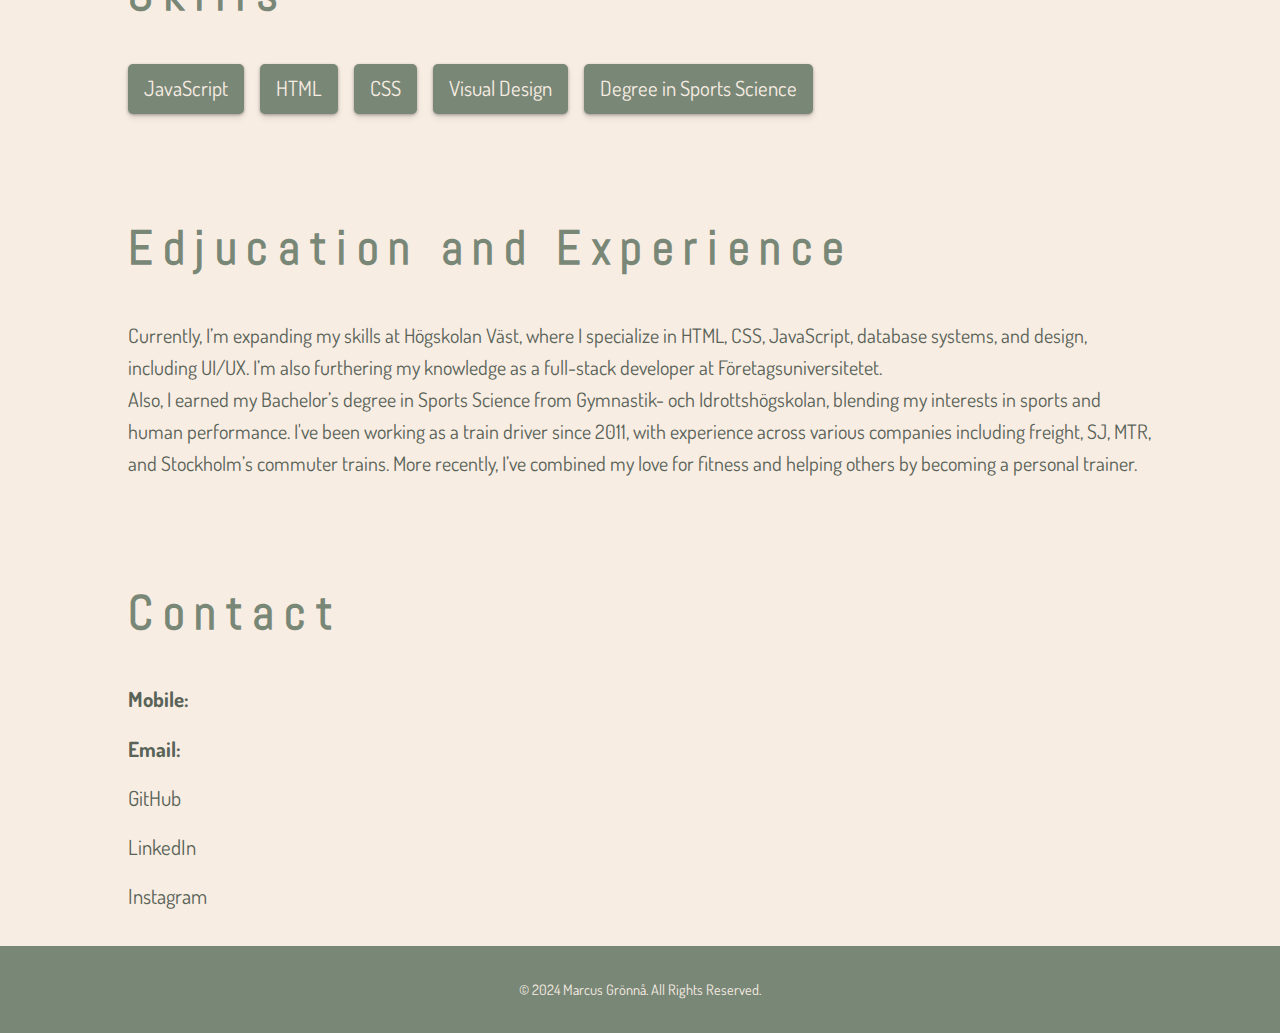
==== commit ef07a5ba: "Fix typo; Add hide when open another 'Read More' for portfolio item" ====
--- a/index.html
+++ b/index.html
@@ -11,7 +11,7 @@
    <script src="scripts/script.js" defer></script>
    <script src="scripts/message_randomizer.js" defer></script>
    <script src="https://ajax.googleapis.com/ajax/libs/jquery/3.7.1/jquery.min.js"></script>
-   "></script>
+
 </head>
 
 <body>
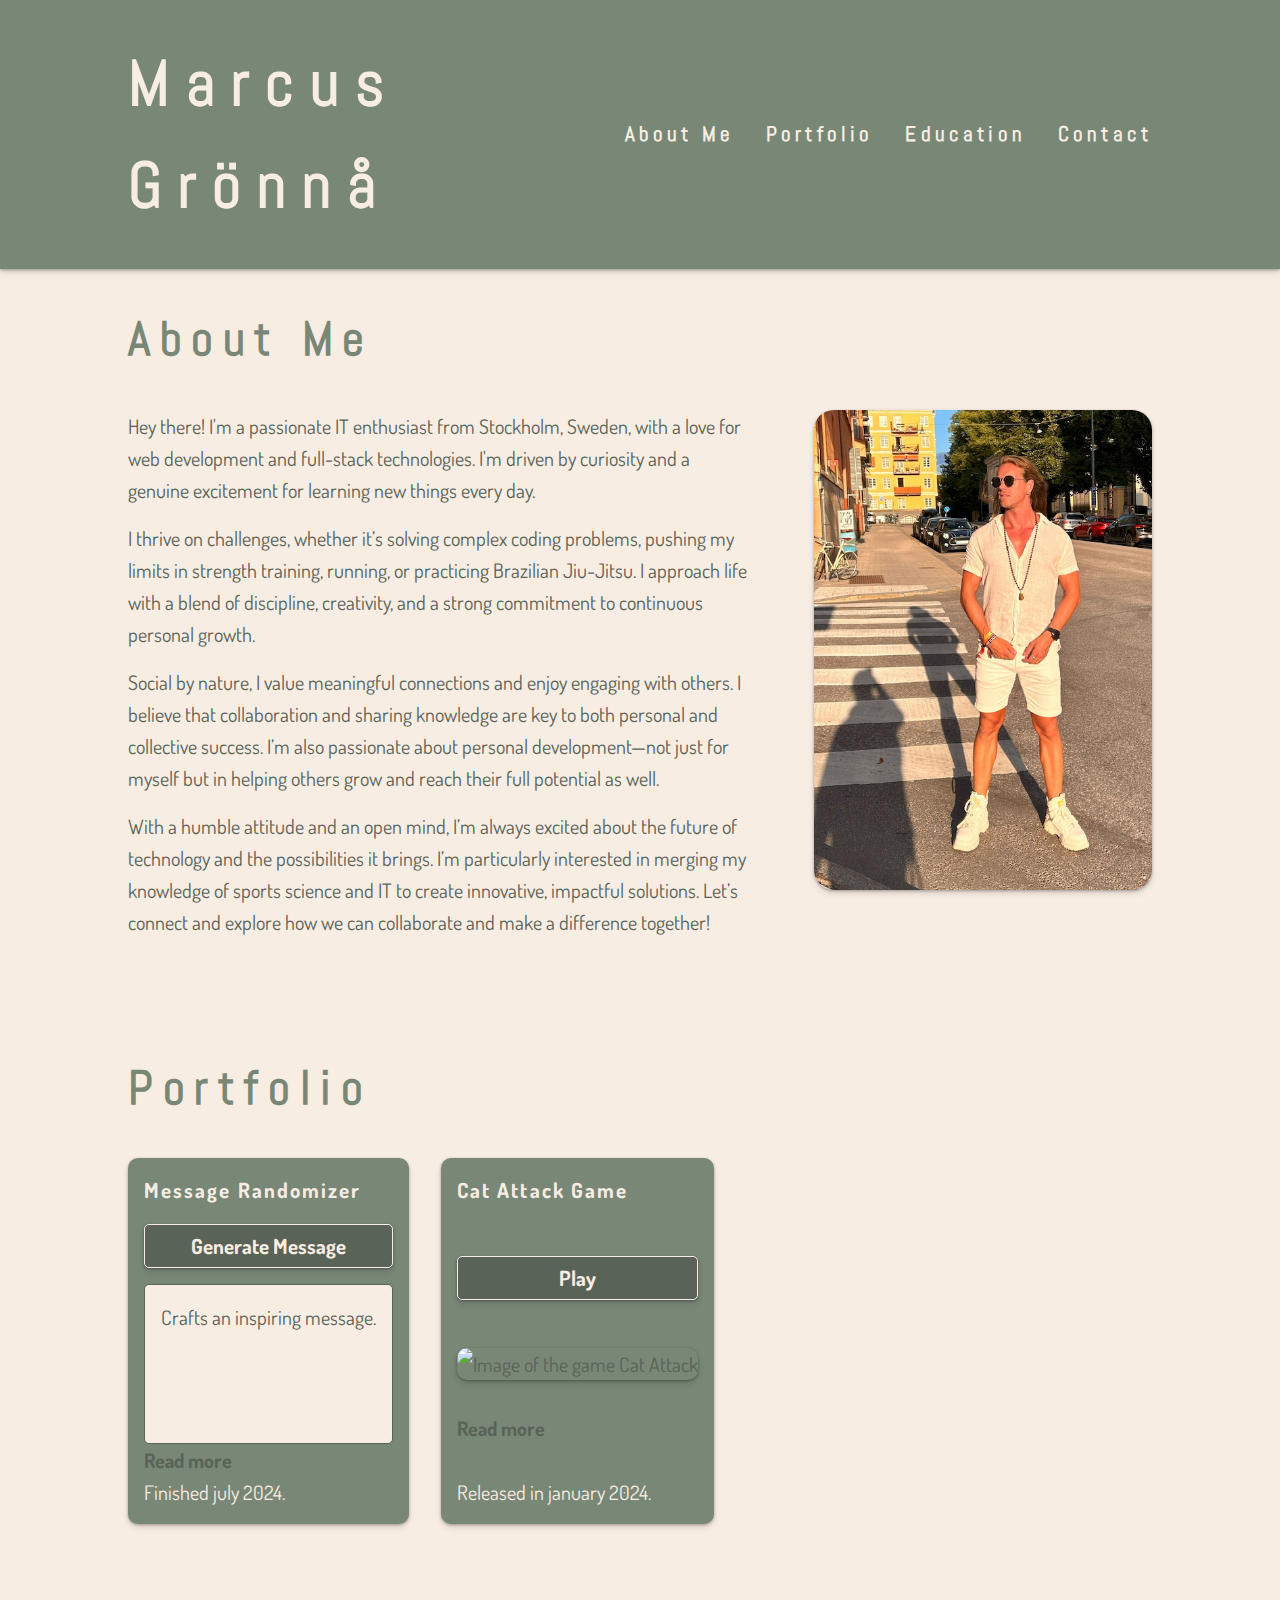
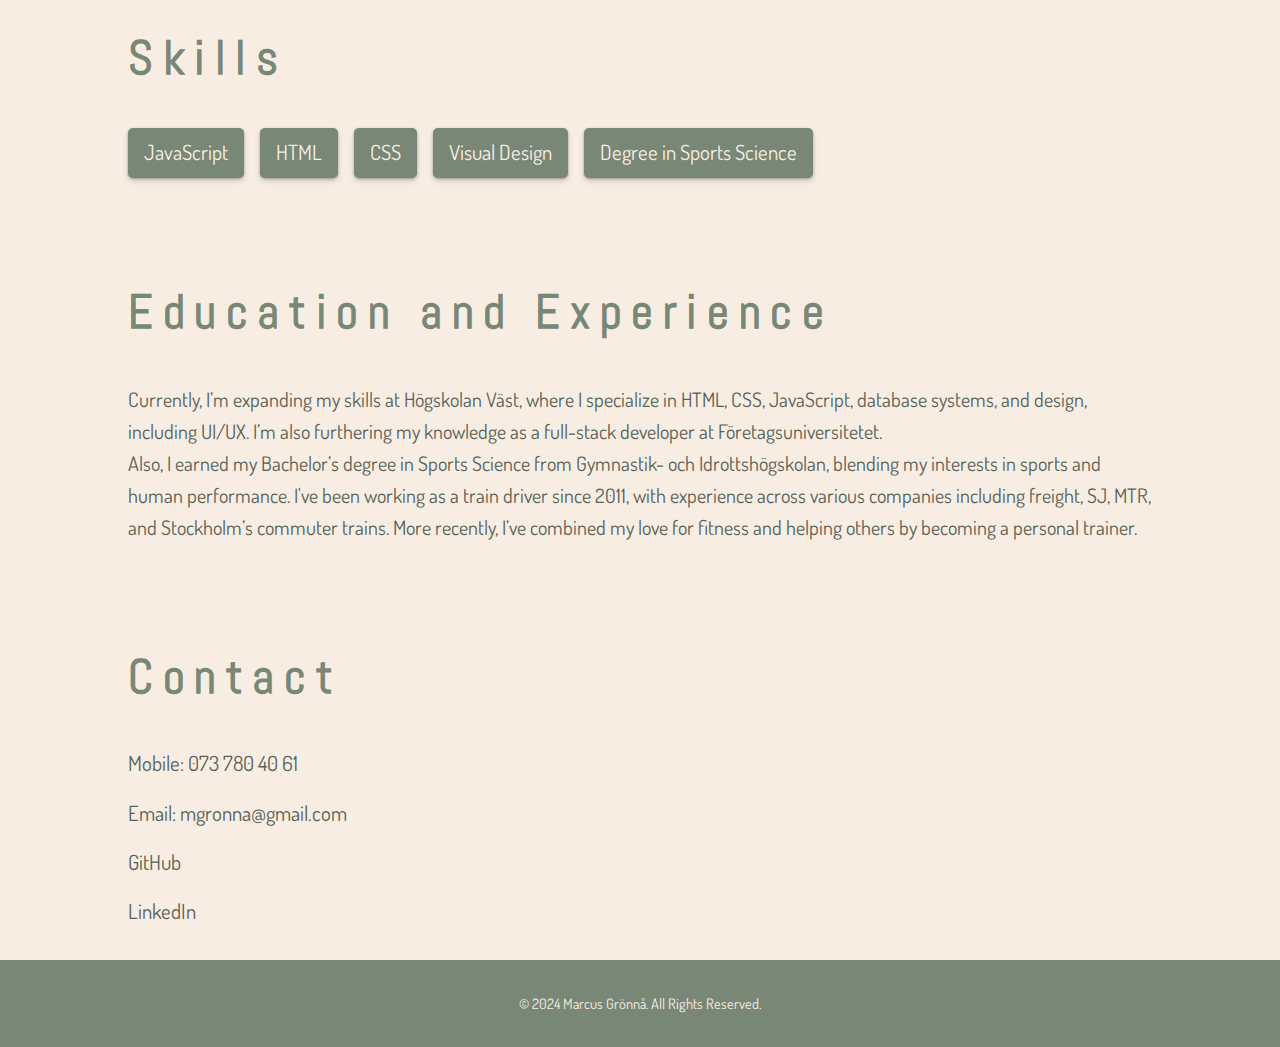
==== commit a8010f18: "Fix links in contact. Also fixed spelling for Education" ====
--- a/index.html
+++ b/index.html
@@ -11,7 +11,6 @@
    <script src="scripts/script.js" defer></script>
    <script src="scripts/message_randomizer.js" defer></script>
    <script src="https://ajax.googleapis.com/ajax/libs/jquery/3.7.1/jquery.min.js"></script>
-
 </head>
 
 <body>
@@ -23,7 +22,7 @@
                <ul class="nav-list">
                   <li class="nav-item"><a href="#about" class="nav-link">About Me</a></li>
                   <li class="nav-item"><a href="#portfolio" class="nav-link">Portfolio</a></li>
-                  <li class="nav-item"><a href="#edjucation" class="nav-link">Edjucation</a></li>
+                  <li class="nav-item"><a href="#education" class="nav-link">Education</a></li>
                   <li class="nav-item"><a href="#contact" class="nav-link">Contact</a></li>
                </ul>
             </nav>
@@ -36,27 +35,32 @@
                <h2 class="section-title">About Me</h2>
                <div class="about-content">
                   <div class="about-text">
-                     <p> Hey there! I'm a passionate IT enthusiast from Stockholm, Sweden, with a love for web
-                        development and full-stack technologies. I'm driven by curiosity and a genuine excitement for
-                        learning new things every day. </p>
-                     <p class="click-text-about  pointer"><strong>Read more</strong></p>
+                     <p>
+                        Hey there! I'm a passionate IT enthusiast from Stockholm, Sweden, with a love for
+                        web development and full-stack technologies. I'm driven by curiosity and a genuine
+                        excitement for learning new things every day.
+                     </p>
+                     <!-- <p class="click-text-about pointer"><strong>Read more</strong></p> -->
                      <div class="toggle-text-about">
-                        <p> I thrive on challenges, whether it’s solving complex coding problems, pushing my limits in
-                           strength training, running, or practicing Brazilian Jiu-Jitsu. I approach life with a blend
-                           of
-                           discipline, creativity, and a strong commitment to continuous personal growth. </p>
-                        <p> Social by nature, I value meaningful connections and enjoy engaging with others. I believe
-                           that
-                           collaboration and sharing knowledge are key to both personal and collective success. I’m also
-                           passionate about personal development—not just for myself but in helping others grow and
-                           reach
-                           their full potential as well. </p>
-                        <p> With a humble attitude and an open mind, I’m always excited about the future of technology
-                           and
-                           the possibilities it brings. I’m particularly interested in merging my knowledge of sports
-                           science and IT to create innovative, impactful solutions. Let’s connect and explore how we
-                           can
-                           collaborate and make a difference together! </p>
+                        <p>
+                           I thrive on challenges, whether it’s solving complex coding problems, pushing my
+                           limits in strength training, running, or practicing Brazilian Jiu-Jitsu. I
+                           approach life with a blend of discipline, creativity, and a strong commitment to
+                           continuous personal growth.
+                        </p>
+                        <p>
+                           Social by nature, I value meaningful connections and enjoy engaging with others.
+                           I believe that collaboration and sharing knowledge are key to both personal and
+                           collective success. I’m also passionate about personal development—not just for
+                           myself but in helping others grow and reach their full potential as well.
+                        </p>
+                        <p>
+                           With a humble attitude and an open mind, I’m always excited about the future of
+                           technology and the possibilities it brings. I’m particularly interested in
+                           merging my knowledge of sports science and IT to create innovative, impactful
+                           solutions. Let’s connect and explore how we can collaborate and make a
+                           difference together!
+                        </p>
                      </div>
                   </div>
 
@@ -78,6 +82,20 @@
                      <p class="click-text-portfolio-1 pointer"><strong>Read more</strong></p>
                      <p class="portfolio-paragraph">Finished july 2024.</p>
                   </li>
+                  <div class="toggle-text-portfolio-1 small-screen">
+                     <p>
+                        To develop this program, I utilized my knowledge of JavaScript fundamentals and
+                        array manipulation. I structured the code to use arrays for storing different parts
+                        of the message, ensuring modularity and flexibility. Understanding randomization in
+                        JavaScript allowed me to create a function that selects random elements from each
+                        array, ensuring the generation of unique messages each time the function is
+                        executed. Additionally, my familiarity with string concatenation enabled me to
+                        efficiently combine these elements into coherent, motivational phrases. This
+                        project also demonstrates my ability to implement logical workflows, breaking down
+                        the task into manageable components that work together to produce the desired
+                        outcome.
+                     </p>
+                  </div>
                   <li class="portfolio-item">
                      <h3 class="portfolio-title">Cat Attack Game</h3>
                      <button class="button" id="cat-attack-button">Play</button>
@@ -90,34 +108,33 @@
                   </li>
                   <!-- Additional portfolio items can be added here -->
                </ul>
-               <div class="toggle-text-portfolio-1">
-                  <p>To develop this program, I utilized my knowledge of JavaScript
-                     fundamentals and array manipulation. I structured the code to use arrays for storing different
-                     parts of the message, ensuring modularity and flexibility. Understanding randomization in
-                     JavaScript allowed me to create a function that selects random elements from each array,
-                     ensuring the generation of unique messages each time the function is executed. Additionally, my
-                     familiarity with string concatenation enabled me to efficiently combine these elements into
-                     coherent, motivational phrases. This project also demonstrates my ability to implement logical
-                     workflows, breaking down the task into manageable components that work together to produce the
-                     desired outcome.</p>
+               <div class="toggle-text-portfolio-1 normal-screen">
+                  <p>
+                     To develop this program, I utilized my knowledge of JavaScript fundamentals and array
+                     manipulation. I structured the code to use arrays for storing different parts of the
+                     message, ensuring modularity and flexibility. Understanding randomization in
+                     JavaScript allowed me to create a function that selects random elements from each
+                     array, ensuring the generation of unique messages each time the function is executed.
+                     Additionally, my familiarity with string concatenation enabled me to efficiently
+                     combine these elements into coherent, motivational phrases. This project also
+                     demonstrates my ability to implement logical workflows, breaking down the task into
+                     manageable components that work together to produce the desired outcome.
+                  </p>
                </div>
                <div class="toggle-text-portfolio-2">
-
-                  <p>This project is a web-based game where the player uses arrow keys to
-                     dodge falling obstacles. The game increases in difficulty over time as obstacles appear more
-                     frequently, and the player's score rises with each passing moment. If the player collides with an
-                     obstacle, they lose a life, and the game ends when all lives are lost. The player can restart the
-                     game
-                     by pressing "R" after a game over.
-
-                     What I Learned
-                     Through this project, I enhanced my understanding of object-oriented programming in JavaScript,
-                     particularly in organizing code using classes. I also learned how to handle keyboard events for
-                     smooth
-                     player movement and implemented collision detection to manage interactions between the player and
-                     obstacles. Working with the HTML5 Canvas API helped me gain practical experience in 2D game
-                     rendering
-                     and animation.</p>
+                  <p>
+                     This project is a web-based game where the player uses arrow keys to dodge falling
+                     obstacles. The game increases in difficulty over time as obstacles appear more
+                     frequently, and the player's score rises with each passing moment. If the player
+                     collides with an obstacle, they lose a life, and the game ends when all lives are
+                     lost. The player can restart the game by pressing "R" after a game over. What I
+                     Learned Through this project, I enhanced my understanding of object-oriented
+                     programming in JavaScript, particularly in organizing code using classes. I also
+                     learned how to handle keyboard events for smooth player movement and implemented
+                     collision detection to manage interactions between the player and obstacles. Working
+                     with the HTML5 Canvas API helped me gain practical experience in 2D game rendering and
+                     animation.
+                  </p>
                </div>
             </div>
          </section>
@@ -135,20 +152,20 @@
             </div>
          </section>
 
-         <section class="edjucation-section" id="edjucation">
-            <div class="container">
-               <h2 class="section-title">Edjucation and Experience</h2>
-               <p> Currently, I’m expanding my skills at
-                  Högskolan Väst, where I specialize in HTML, CSS, JavaScript, database systems, and
-                  design, including UI/UX. I’m also furthering my knowledge as a full-stack developer
-                  at Företagsuniversitetet.
+         <section class="education-section" id="education">
+            <div class="container">
+               <h2 class="section-title">Education and Experience</h2>
+               <p>
+                  Currently, I’m expanding my skills at Högskolan Väst, where I specialize in HTML, CSS,
+                  JavaScript, database systems, and design, including UI/UX. I’m also furthering my
+                  knowledge as a full-stack developer at Företagsuniversitetet.
                </p>
                <p>
                   Also, I earned my Bachelor’s degree in Sports Science from Gymnastik- och
                   Idrottshögskolan, blending my interests in sports and human performance. I've been
-                  working as a train driver since 2011, with experience across various companies
-                  including freight, SJ, MTR, and Stockholm’s commuter trains. More recently, I’ve
-                  combined my love for fitness and helping others by becoming a personal trainer.
+                  working as a train driver since 2011, with experience across various companies including
+                  freight, SJ, MTR, and Stockholm’s commuter trains. More recently, I’ve combined my love
+                  for fitness and helping others by becoming a personal trainer.
                </p>
             </div>
          </section>
@@ -157,11 +174,16 @@
             <div class="container">
                <h2 class="section-title">Contact</h2>
                <ul class="contact-list">
-                  <li class="contact-item"><strong>Mobile:</strong></li>
-                  <li class="contact-item"><strong>Email:</strong></li>
-                  <li class="contact-item"><a href="#" class="contact-link">GitHub</a></li>
-                  <li class="contact-item"><a href="#" class="contact-link">LinkedIn</a></li>
-                  <li class="contact-item"><a href="#" class="contact-link">Instagram</a></li>
+                  <li class="contact-item">Mobile: <a href="tel:+46737804061" class="contact-link">073 780 40 61</a>
+                  </li>
+                  <li class="contact-item">Email:
+                     <a href="mailto:mgronna@gmail.com" class="contact-link"> mgronna@gmail.com</a>
+                  </li>
+                  <li class="contact-item"><a href="https://github.com/MarcusGronna" class="contact-link">GitHub</a>
+                  </li>
+                  <li class="contact-item"><a href="https://www.linkedin.com/in/marcus-gr%C3%B6nn%C3%A5-6a5006260/"
+                        class="contact-link">LinkedIn</a></li>
+                  <!-- <li class="contact-item"><a href="#" class="contact-link">Instagram</a></li> -->
                </ul>
             </div>
          </section>
--- a/styles/style.css
+++ b/styles/style.css
@@ -165,9 +165,9 @@
 
 
 
-.toggle-text-about {
+/* .toggle-text-about {
     display: none;
-}
+} */
 
 .about-image {
     height: 30rem;
@@ -306,7 +306,7 @@
 
 }
 
-.edjucation-section {
+.education-section {
     margin-bottom: var(--margin-bottom-large);
 
 }
@@ -325,6 +325,15 @@
     font-size: var(--font-size-medium);
     color: var(--font-color);
 }
+
+.contact-item span {
+    font-weight: var(--font-weight-bold);
+}
+
+.nav-link:hover {
+    color: var(--accent-color);
+}
+
 
 .contact-link {
     color: var(--link-color);
@@ -431,4 +440,9 @@
         /* margin: 1rem auto; */
     }
 
+    .small-screen {
+        display: none;
+    }
+
+
 }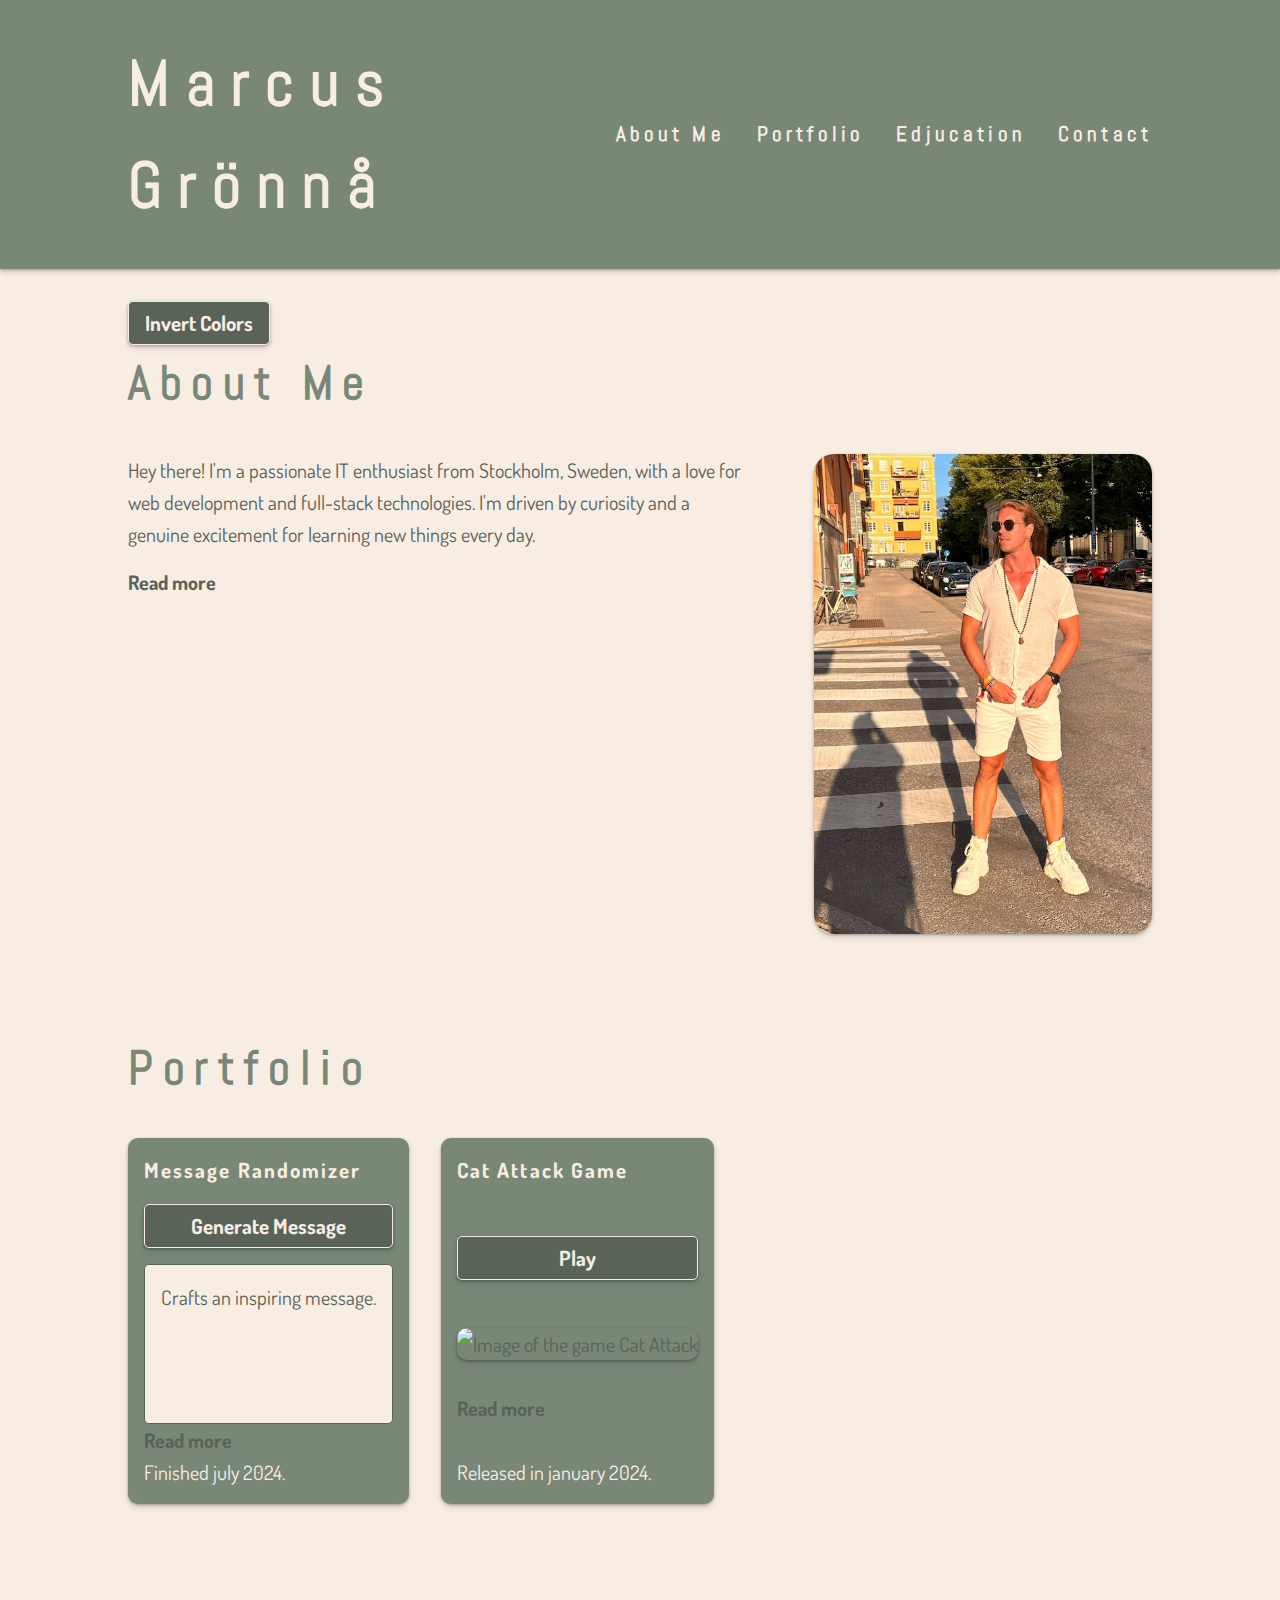
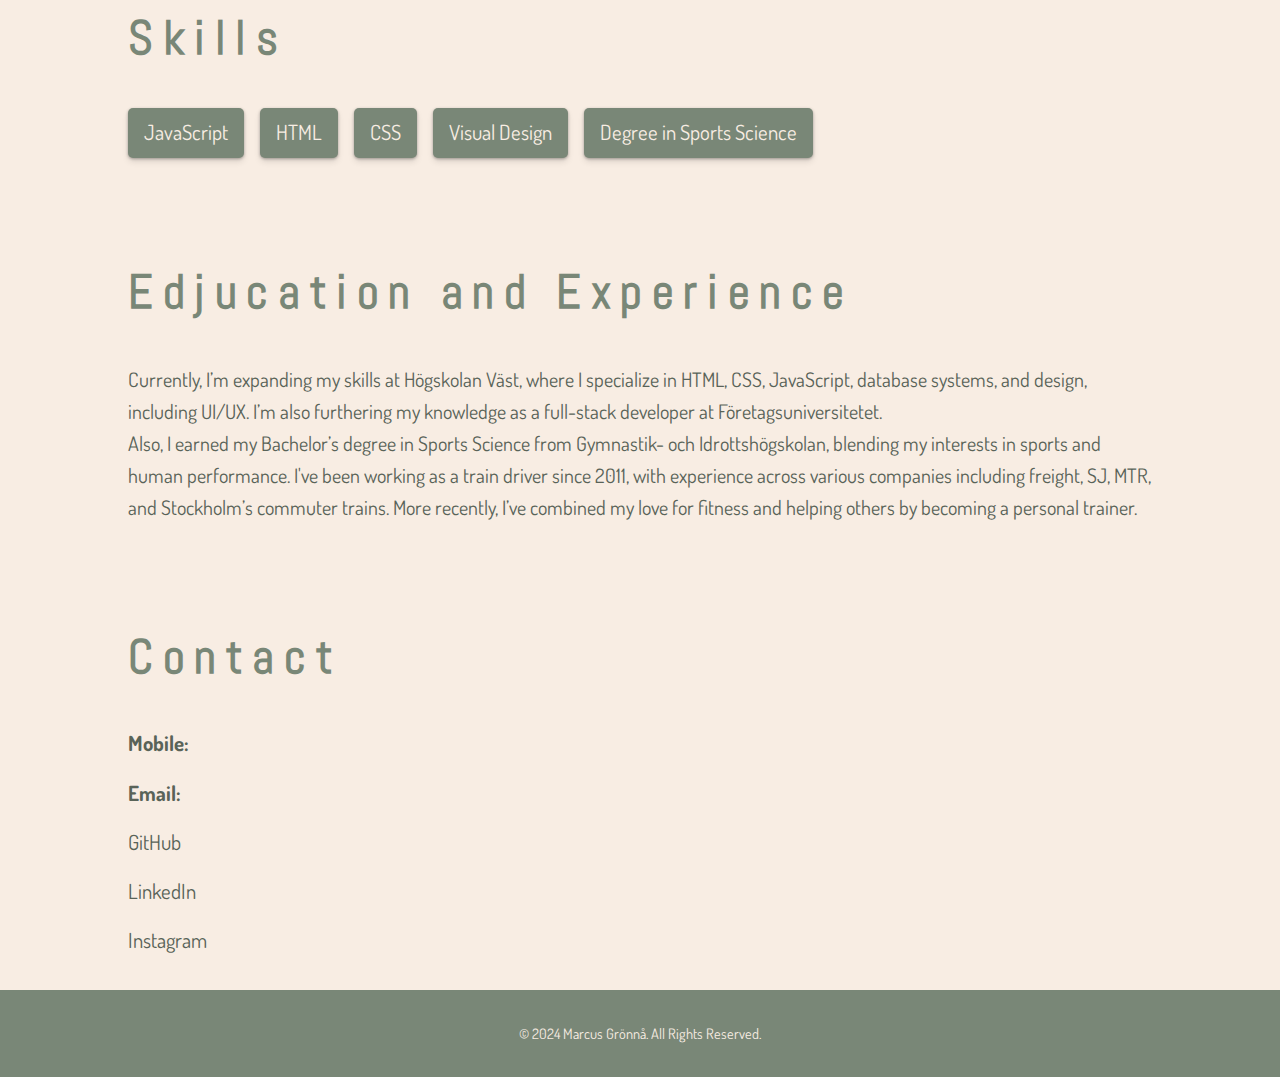
==== commit f6260ae7: "New branch and big changes with jQuery" ====
--- a/index.html
+++ b/index.html
@@ -1,200 +1,199 @@
 <!DOCTYPE html>
 <html lang="en">
+   <head>
+      <meta charset="UTF-8" />
+      <meta name="viewport" content="width=device-width, initial-scale=1.0" />
+      <meta
+         name="description"
+         content="Welcome to Marcus Grönnå's portfolio page. Explore my skills, projects, and experiences in web development and full-stack technologies."
+      />
+      <title>Marcus Portfolio Page</title>
+      <link rel="stylesheet" href="styles/style.css" />
+      <script src="scripts/script.js" defer></script>
+      <script src="scripts/message_randomizer.js" defer></script>
+      <script src="https://ajax.googleapis.com/ajax/libs/jquery/3.7.1/jquery.min.js"></script>
+   </head>
 
-<head>
-   <meta charset="UTF-8" />
-   <meta name="viewport" content="width=device-width, initial-scale=1.0" />
-   <meta name="description"
-      content="Welcome to Marcus Grönnå's portfolio page. Explore my skills, projects, and experiences in web development and full-stack technologies." />
-   <title>Marcus Portfolio Page</title>
-   <link rel="stylesheet" href="styles/style.css" />
-   <script src="scripts/script.js" defer></script>
-   <script src="scripts/message_randomizer.js" defer></script>
-   <script src="https://ajax.googleapis.com/ajax/libs/jquery/3.7.1/jquery.min.js"></script>
-</head>
+   <body>
+      <div class="wrapper">
+         <header class="site-header">
+            <div class="container header-container">
+               <h1 class="site-title">Marcus Grönnå</h1>
+               <nav class="main-nav" aria-label="Main Navigation">
+                  <ul class="nav-list">
+                     <li class="nav-item"><a href="#about" class="nav-link">About Me</a></li>
+                     <li class="nav-item"><a href="#portfolio" class="nav-link">Portfolio</a></li>
+                     <li class="nav-item"><a href="#edjucation" class="nav-link">Edjucation</a></li>
+                     <li class="nav-item"><a href="#contact" class="nav-link">Contact</a></li>
+                  </ul>
+               </nav>
+            </div>
+         </header>
+         <main>
+            <section class="about-section" id="about">
+               <div class="container">
+                  <button id="invert-colors" class="button">Invert Colors</button>
+                  <h2 class="section-title">About Me</h2>
+                  <div class="about-content">
+                     <div class="about-text">
+                        <p>
+                           Hey there! I'm a passionate IT enthusiast from Stockholm, Sweden, with a love for
+                           web development and full-stack technologies. I'm driven by curiosity and a genuine
+                           excitement for learning new things every day.
+                        </p>
+                        <p class="click-text-about pointer"><strong>Read more</strong></p>
+                        <div class="toggle-text-about">
+                           <p>
+                              I thrive on challenges, whether it’s solving complex coding problems, pushing my
+                              limits in strength training, running, or practicing Brazilian Jiu-Jitsu. I
+                              approach life with a blend of discipline, creativity, and a strong commitment to
+                              continuous personal growth.
+                           </p>
+                           <p>
+                              Social by nature, I value meaningful connections and enjoy engaging with others.
+                              I believe that collaboration and sharing knowledge are key to both personal and
+                              collective success. I’m also passionate about personal development—not just for
+                              myself but in helping others grow and reach their full potential as well.
+                           </p>
+                           <p>
+                              With a humble attitude and an open mind, I’m always excited about the future of
+                              technology and the possibilities it brings. I’m particularly interested in
+                              merging my knowledge of sports science and IT to create innovative, impactful
+                              solutions. Let’s connect and explore how we can collaborate and make a
+                              difference together!
+                           </p>
+                        </div>
+                     </div>
 
-<body>
-   <div class="wrapper">
-      <header class="site-header">
-         <div class="container header-container">
-            <h1 class="site-title">Marcus Grönnå</h1>
-            <nav class="main-nav" aria-label="Main Navigation">
-               <ul class="nav-list">
-                  <li class="nav-item"><a href="#about" class="nav-link">About Me</a></li>
-                  <li class="nav-item"><a href="#portfolio" class="nav-link">Portfolio</a></li>
-                  <li class="nav-item"><a href="#education" class="nav-link">Education</a></li>
-                  <li class="nav-item"><a href="#contact" class="nav-link">Contact</a></li>
-               </ul>
-            </nav>
-         </div>
-      </header>
+                     <img src="images/portrait.webp" alt="Photo of Marcus Grönnå" class="about-image" />
+                  </div>
+               </div>
+            </section>
 
-      <main>
-         <section class="about-section" id="about">
-            <div class="container">
-               <h2 class="section-title">About Me</h2>
-               <div class="about-content">
-                  <div class="about-text">
-                     <p>
-                        Hey there! I'm a passionate IT enthusiast from Stockholm, Sweden, with a love for
-                        web development and full-stack technologies. I'm driven by curiosity and a genuine
-                        excitement for learning new things every day.
-                     </p>
-                     <!-- <p class="click-text-about pointer"><strong>Read more</strong></p> -->
-                     <div class="toggle-text-about">
+            <section class="portfolio-section" id="portfolio">
+               <div class="container">
+                  <h2 class="section-title">Portfolio</h2>
+                  <ul class="portfolio-list">
+                     <li class="portfolio-item">
+                        <h3 class="portfolio-title">Message Randomizer</h3>
+                        <button id="message-button" class="button">Generate Message</button>
+                        <div id="message-output-container" class="output-container">
+                           <p id="message-output">Crafts an inspiring message.</p>
+                        </div>
+                        <p class="click-text-portfolio-1 pointer"><strong>Read more</strong></p>
+                        <p class="portfolio-paragraph">Finished july 2024.</p>
+                     </li>
+                     <div class="toggle-text-portfolio-1 small-screen">
                         <p>
-                           I thrive on challenges, whether it’s solving complex coding problems, pushing my
-                           limits in strength training, running, or practicing Brazilian Jiu-Jitsu. I
-                           approach life with a blend of discipline, creativity, and a strong commitment to
-                           continuous personal growth.
-                        </p>
-                        <p>
-                           Social by nature, I value meaningful connections and enjoy engaging with others.
-                           I believe that collaboration and sharing knowledge are key to both personal and
-                           collective success. I’m also passionate about personal development—not just for
-                           myself but in helping others grow and reach their full potential as well.
-                        </p>
-                        <p>
-                           With a humble attitude and an open mind, I’m always excited about the future of
-                           technology and the possibilities it brings. I’m particularly interested in
-                           merging my knowledge of sports science and IT to create innovative, impactful
-                           solutions. Let’s connect and explore how we can collaborate and make a
-                           difference together!
+                           To develop this program, I utilized my knowledge of JavaScript fundamentals and
+                           array manipulation. I structured the code to use arrays for storing different parts
+                           of the message, ensuring modularity and flexibility. Understanding randomization in
+                           JavaScript allowed me to create a function that selects random elements from each
+                           array, ensuring the generation of unique messages each time the function is
+                           executed. Additionally, my familiarity with string concatenation enabled me to
+                           efficiently combine these elements into coherent, motivational phrases. This
+                           project also demonstrates my ability to implement logical workflows, breaking down
+                           the task into manageable components that work together to produce the desired
+                           outcome.
                         </p>
                      </div>
-                  </div>
-
-                  <img src="images/portrait.webp" alt="Photo of Marcus Grönnå" class="about-image" />
-               </div>
-            </div>
-         </section>
-
-         <section class="portfolio-section" id="portfolio">
-            <div class="container">
-               <h2 class="section-title">Portfolio</h2>
-               <ul class="portfolio-list">
-                  <li class="portfolio-item">
-                     <h3 class="portfolio-title">Message Randomizer</h3>
-                     <button id="message-button" class="button">Generate Message</button>
-                     <div id="message-output-container" class="output-container">
-                        <p id="message-output">Crafts an inspiring message.</p>
-                     </div>
-                     <p class="click-text-portfolio-1 pointer"><strong>Read more</strong></p>
-                     <p class="portfolio-paragraph">Finished july 2024.</p>
-                  </li>
-                  <div class="toggle-text-portfolio-1 small-screen">
+                     <li class="portfolio-item">
+                        <h3 class="portfolio-title">Cat Attack Game</h3>
+                        <button class="button" id="cat-attack-button">Play</button>
+                        <div class="">
+                           <img
+                              src="images/cat-attack.webp"
+                              alt="Image of the game Cat Attack"
+                              class="portfolio-image"
+                           />
+                        </div>
+                        <p class="click-text-portfolio-2 pointer"><strong>Read more</strong></p>
+                        <p class="toggle-text-portfolio-2"></p>
+                        <p class="portfolio-paragraph">Released in january 2024.</p>
+                     </li>
+                     <!-- Additional portfolio items can be added here -->
+                  </ul>
+                  <div class="toggle-text-portfolio-1 normal-screen">
                      <p>
-                        To develop this program, I utilized my knowledge of JavaScript fundamentals and
-                        array manipulation. I structured the code to use arrays for storing different parts
-                        of the message, ensuring modularity and flexibility. Understanding randomization in
+                        To develop this program, I utilized my knowledge of JavaScript fundamentals and array
+                        manipulation. I structured the code to use arrays for storing different parts of the
+                        message, ensuring modularity and flexibility. Understanding randomization in
                         JavaScript allowed me to create a function that selects random elements from each
-                        array, ensuring the generation of unique messages each time the function is
-                        executed. Additionally, my familiarity with string concatenation enabled me to
-                        efficiently combine these elements into coherent, motivational phrases. This
-                        project also demonstrates my ability to implement logical workflows, breaking down
-                        the task into manageable components that work together to produce the desired
-                        outcome.
+                        array, ensuring the generation of unique messages each time the function is executed.
+                        Additionally, my familiarity with string concatenation enabled me to efficiently
+                        combine these elements into coherent, motivational phrases. This project also
+                        demonstrates my ability to implement logical workflows, breaking down the task into
+                        manageable components that work together to produce the desired outcome.
                      </p>
                   </div>
-                  <li class="portfolio-item">
-                     <h3 class="portfolio-title">Cat Attack Game</h3>
-                     <button class="button" id="cat-attack-button">Play</button>
-                     <div class="">
-                        <img src="images/cat-attack.webp" alt="Image of the game Cat Attack" class="portfolio-image" />
-                     </div>
-                     <p class="click-text-portfolio-2 pointer"><strong>Read more</strong></p>
-                     <p class="toggle-text-portfolio-2"></p>
-                     <p class="portfolio-paragraph">Released in january 2024.</p>
-                  </li>
-                  <!-- Additional portfolio items can be added here -->
-               </ul>
-               <div class="toggle-text-portfolio-1 normal-screen">
+                  <div class="toggle-text-portfolio-2">
+                     <p>
+                        This project is a web-based game where the player uses arrow keys to dodge falling
+                        obstacles. The game increases in difficulty over time as obstacles appear more
+                        frequently, and the player's score rises with each passing moment. If the player
+                        collides with an obstacle, they lose a life, and the game ends when all lives are
+                        lost. The player can restart the game by pressing "R" after a game over. What I
+                        Learned Through this project, I enhanced my understanding of object-oriented
+                        programming in JavaScript, particularly in organizing code using classes. I also
+                        learned how to handle keyboard events for smooth player movement and implemented
+                        collision detection to manage interactions between the player and obstacles. Working
+                        with the HTML5 Canvas API helped me gain practical experience in 2D game rendering and
+                        animation.
+                     </p>
+                  </div>
+               </div>
+            </section>
+
+            <section class="skills-section" id="skills">
+               <div class="container">
+                  <h2 class="section-title">Skills</h2>
+                  <ul class="skills-list">
+                     <li class="skill-item">JavaScript</li>
+                     <li class="skill-item">HTML</li>
+                     <li class="skill-item">CSS</li>
+                     <li class="skill-item">Visual Design</li>
+                     <li class="skill-item">Degree in Sports Science</li>
+                  </ul>
+               </div>
+            </section>
+
+            <section class="edjucation-section" id="edjucation">
+               <div class="container">
+                  <h2 class="section-title">Edjucation and Experience</h2>
                   <p>
-                     To develop this program, I utilized my knowledge of JavaScript fundamentals and array
-                     manipulation. I structured the code to use arrays for storing different parts of the
-                     message, ensuring modularity and flexibility. Understanding randomization in
-                     JavaScript allowed me to create a function that selects random elements from each
-                     array, ensuring the generation of unique messages each time the function is executed.
-                     Additionally, my familiarity with string concatenation enabled me to efficiently
-                     combine these elements into coherent, motivational phrases. This project also
-                     demonstrates my ability to implement logical workflows, breaking down the task into
-                     manageable components that work together to produce the desired outcome.
+                     Currently, I’m expanding my skills at Högskolan Väst, where I specialize in HTML, CSS,
+                     JavaScript, database systems, and design, including UI/UX. I’m also furthering my
+                     knowledge as a full-stack developer at Företagsuniversitetet.
+                  </p>
+                  <p>
+                     Also, I earned my Bachelor’s degree in Sports Science from Gymnastik- och
+                     Idrottshögskolan, blending my interests in sports and human performance. I've been
+                     working as a train driver since 2011, with experience across various companies including
+                     freight, SJ, MTR, and Stockholm’s commuter trains. More recently, I’ve combined my love
+                     for fitness and helping others by becoming a personal trainer.
                   </p>
                </div>
-               <div class="toggle-text-portfolio-2">
-                  <p>
-                     This project is a web-based game where the player uses arrow keys to dodge falling
-                     obstacles. The game increases in difficulty over time as obstacles appear more
-                     frequently, and the player's score rises with each passing moment. If the player
-                     collides with an obstacle, they lose a life, and the game ends when all lives are
-                     lost. The player can restart the game by pressing "R" after a game over. What I
-                     Learned Through this project, I enhanced my understanding of object-oriented
-                     programming in JavaScript, particularly in organizing code using classes. I also
-                     learned how to handle keyboard events for smooth player movement and implemented
-                     collision detection to manage interactions between the player and obstacles. Working
-                     with the HTML5 Canvas API helped me gain practical experience in 2D game rendering and
-                     animation.
-                  </p>
+            </section>
+
+            <section class="contact-section" id="contact">
+               <div class="container">
+                  <h2 class="section-title">Contact</h2>
+                  <ul class="contact-list">
+                     <li class="contact-item"><strong>Mobile:</strong></li>
+                     <li class="contact-item"><strong>Email:</strong></li>
+                     <li class="contact-item"><a href="#" class="contact-link">GitHub</a></li>
+                     <li class="contact-item"><a href="#" class="contact-link">LinkedIn</a></li>
+                     <li class="contact-item"><a href="#" class="contact-link">Instagram</a></li>
+                  </ul>
                </div>
+            </section>
+         </main>
+
+         <footer class="site-footer">
+            <div class="container">
+               <p>&copy; 2024 Marcus Grönnå. All Rights Reserved.</p>
             </div>
-         </section>
-
-         <section class="skills-section" id="skills">
-            <div class="container">
-               <h2 class="section-title">Skills</h2>
-               <ul class="skills-list">
-                  <li class="skill-item">JavaScript</li>
-                  <li class="skill-item">HTML</li>
-                  <li class="skill-item">CSS</li>
-                  <li class="skill-item">Visual Design</li>
-                  <li class="skill-item">Degree in Sports Science</li>
-               </ul>
-            </div>
-         </section>
-
-         <section class="education-section" id="education">
-            <div class="container">
-               <h2 class="section-title">Education and Experience</h2>
-               <p>
-                  Currently, I’m expanding my skills at Högskolan Väst, where I specialize in HTML, CSS,
-                  JavaScript, database systems, and design, including UI/UX. I’m also furthering my
-                  knowledge as a full-stack developer at Företagsuniversitetet.
-               </p>
-               <p>
-                  Also, I earned my Bachelor’s degree in Sports Science from Gymnastik- och
-                  Idrottshögskolan, blending my interests in sports and human performance. I've been
-                  working as a train driver since 2011, with experience across various companies including
-                  freight, SJ, MTR, and Stockholm’s commuter trains. More recently, I’ve combined my love
-                  for fitness and helping others by becoming a personal trainer.
-               </p>
-            </div>
-         </section>
-
-         <section class="contact-section" id="contact">
-            <div class="container">
-               <h2 class="section-title">Contact</h2>
-               <ul class="contact-list">
-                  <li class="contact-item">Mobile: <a href="tel:+46737804061" class="contact-link">073 780 40 61</a>
-                  </li>
-                  <li class="contact-item">Email:
-                     <a href="mailto:mgronna@gmail.com" class="contact-link"> mgronna@gmail.com</a>
-                  </li>
-                  <li class="contact-item"><a href="https://github.com/MarcusGronna" class="contact-link">GitHub</a>
-                  </li>
-                  <li class="contact-item"><a href="https://www.linkedin.com/in/marcus-gr%C3%B6nn%C3%A5-6a5006260/"
-                        class="contact-link">LinkedIn</a></li>
-                  <!-- <li class="contact-item"><a href="#" class="contact-link">Instagram</a></li> -->
-               </ul>
-            </div>
-         </section>
-      </main>
-
-      <footer class="site-footer">
-         <div class="container">
-            <p>&copy; 2024 Marcus Grönnå. All Rights Reserved.</p>
-         </div>
-      </footer>
-   </div>
-</body>
-
-</html>+         </footer>
+      </div>
+   </body>
+</html>
--- a/styles/style.css
+++ b/styles/style.css
@@ -128,6 +128,7 @@
     color: var(--accent-color);
 }
 
+
 .section-title {
     font-family: var(--font-family-heading);
     font-size: var(--font-size-large);
@@ -165,9 +166,9 @@
 
 
 
-/* .toggle-text-about {
+.toggle-text-about {
     display: none;
-} */
+}
 
 .about-image {
     height: 30rem;
@@ -306,7 +307,7 @@
 
 }
 
-.education-section {
+.edjucation-section {
     margin-bottom: var(--margin-bottom-large);
 
 }
@@ -325,15 +326,6 @@
     font-size: var(--font-size-medium);
     color: var(--font-color);
 }
-
-.contact-item span {
-    font-weight: var(--font-weight-bold);
-}
-
-.nav-link:hover {
-    color: var(--accent-color);
-}
-
 
 .contact-link {
     color: var(--link-color);
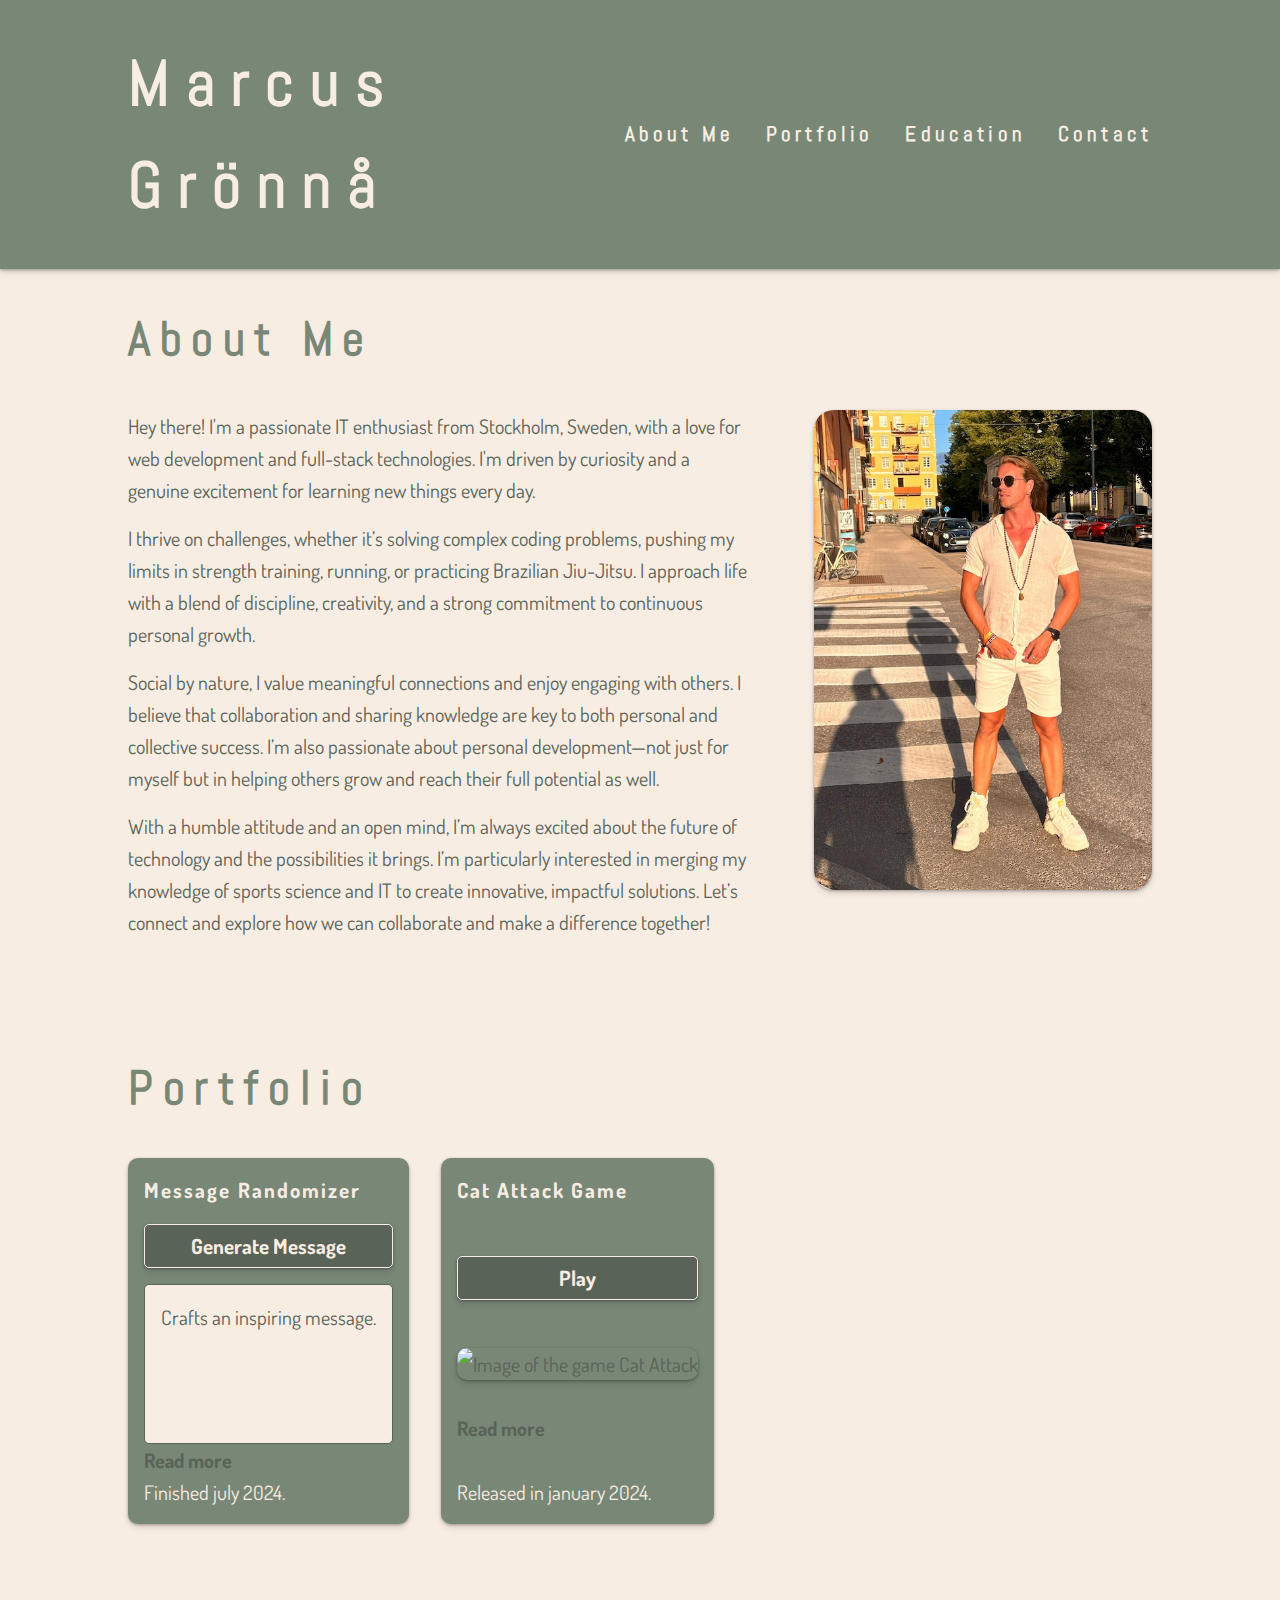
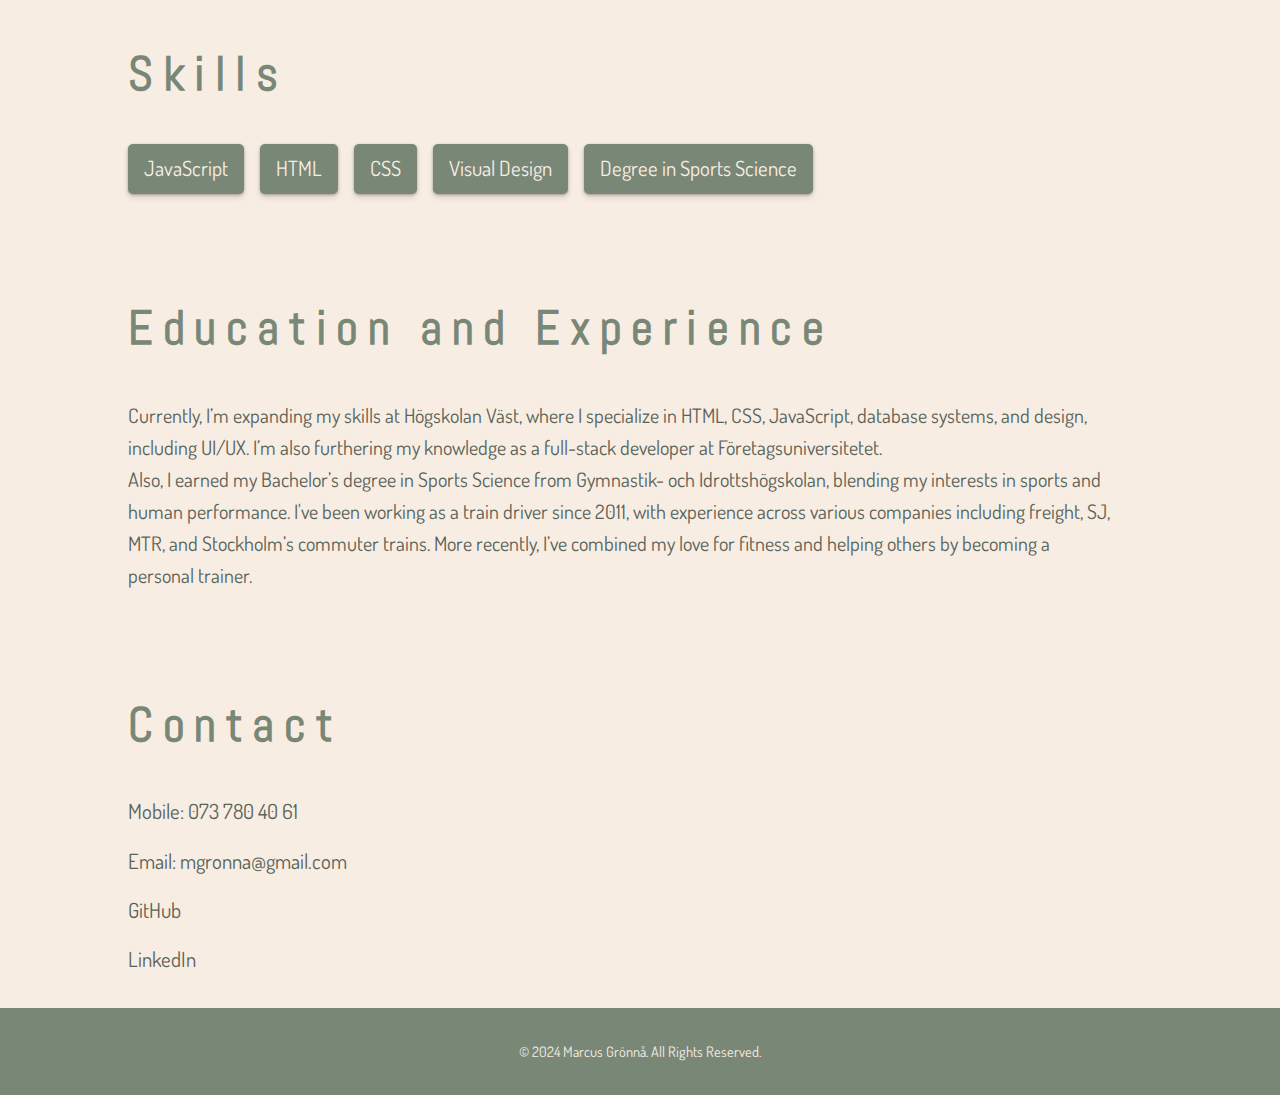
==== commit cff9839c: "Find and continue with project" ====
--- a/index.html
+++ b/index.html
@@ -1,199 +1,210 @@
 <!DOCTYPE html>
 <html lang="en">
-   <head>
-      <meta charset="UTF-8" />
-      <meta name="viewport" content="width=device-width, initial-scale=1.0" />
-      <meta
-         name="description"
-         content="Welcome to Marcus Grönnå's portfolio page. Explore my skills, projects, and experiences in web development and full-stack technologies."
-      />
-      <title>Marcus Portfolio Page</title>
-      <link rel="stylesheet" href="styles/style.css" />
-      <script src="scripts/script.js" defer></script>
-      <script src="scripts/message_randomizer.js" defer></script>
-      <script src="https://ajax.googleapis.com/ajax/libs/jquery/3.7.1/jquery.min.js"></script>
-   </head>
-
-   <body>
-      <div class="wrapper">
-         <header class="site-header">
-            <div class="container header-container">
-               <h1 class="site-title">Marcus Grönnå</h1>
-               <nav class="main-nav" aria-label="Main Navigation">
-                  <ul class="nav-list">
-                     <li class="nav-item"><a href="#about" class="nav-link">About Me</a></li>
-                     <li class="nav-item"><a href="#portfolio" class="nav-link">Portfolio</a></li>
-                     <li class="nav-item"><a href="#edjucation" class="nav-link">Edjucation</a></li>
-                     <li class="nav-item"><a href="#contact" class="nav-link">Contact</a></li>
-                  </ul>
-               </nav>
-            </div>
-         </header>
-         <main>
-            <section class="about-section" id="about">
-               <div class="container">
-                  <button id="invert-colors" class="button">Invert Colors</button>
-                  <h2 class="section-title">About Me</h2>
-                  <div class="about-content">
-                     <div class="about-text">
+
+<head>
+   <meta charset="UTF-8" />
+   <meta name="viewport" content="width=device-width, initial-scale=1.0" />
+   <meta name="description"
+      content="Welcome to Marcus Grönnå's portfolio page. Explore my skills, projects, and experiences in web development and full-stack technologies." />
+   <title>Marcus Portfolio Page</title>
+   <link rel="stylesheet" href="styles/style.css" />
+   <script src="scripts/script.js" defer></script>
+   <script src="scripts/message_randomizer.js" defer></script>
+   <script src="https://ajax.googleapis.com/ajax/libs/jquery/3.7.1/jquery.min.js"></script>
+</head>
+
+<body>
+   <div class="wrapper">
+      <header class="site-header">
+         <div class="container header-container">
+            <h1 class="site-title">Marcus Grönnå</h1>
+            <nav class="main-nav" aria-label="Main Navigation">
+               <ul class="nav-list">
+                  <li class="nav-item"><a href="#about" class="nav-link">About Me</a></li>
+                  <li class="nav-item"><a href="#portfolio" class="nav-link">Portfolio</a></li>
+                  <li class="nav-item"><a href="#education" class="nav-link">Education</a></li>
+                  <li class="nav-item"><a href="#contact" class="nav-link">Contact</a></li>
+               </ul>
+            </nav>
+         </div>
+      </header>
+
+      <main>
+         <section class="about-section" id="about">
+            <div class="container">
+               <h2 class="section-title">About Me</h2>
+               <div class="about-content">
+                  <div class="about-text">
+                     <p>
+                        Hey there! I'm a passionate IT enthusiast from Stockholm, Sweden, with a love for
+                        web development and full-stack technologies. I'm driven by curiosity and a genuine
+                        excitement for learning new things every day.
+                     </p>
+                     <!-- <p class="click-text-about pointer"><strong>Read more</strong></p> -->
+                     <div class="toggle-text-about">
                         <p>
-                           Hey there! I'm a passionate IT enthusiast from Stockholm, Sweden, with a love for
-                           web development and full-stack technologies. I'm driven by curiosity and a genuine
-                           excitement for learning new things every day.
+                           I thrive on challenges, whether it’s solving complex coding problems, pushing my
+                           limits in strength training, running, or practicing Brazilian Jiu-Jitsu. I
+                           approach life with a blend of discipline, creativity, and a strong commitment to
+                           continuous personal growth.
                         </p>
-                        <p class="click-text-about pointer"><strong>Read more</strong></p>
-                        <div class="toggle-text-about">
-                           <p>
-                              I thrive on challenges, whether it’s solving complex coding problems, pushing my
-                              limits in strength training, running, or practicing Brazilian Jiu-Jitsu. I
-                              approach life with a blend of discipline, creativity, and a strong commitment to
-                              continuous personal growth.
-                           </p>
-                           <p>
-                              Social by nature, I value meaningful connections and enjoy engaging with others.
-                              I believe that collaboration and sharing knowledge are key to both personal and
-                              collective success. I’m also passionate about personal development—not just for
-                              myself but in helping others grow and reach their full potential as well.
-                           </p>
-                           <p>
-                              With a humble attitude and an open mind, I’m always excited about the future of
-                              technology and the possibilities it brings. I’m particularly interested in
-                              merging my knowledge of sports science and IT to create innovative, impactful
-                              solutions. Let’s connect and explore how we can collaborate and make a
-                              difference together!
-                           </p>
-                        </div>
-                     </div>
-
-                     <img src="images/portrait.webp" alt="Photo of Marcus Grönnå" class="about-image" />
+                        <p>
+                           Social by nature, I value meaningful connections and enjoy engaging with others.
+                           I believe that collaboration and sharing knowledge are key to both personal and
+                           collective success. I’m also passionate about personal development—not just for
+                           myself but in helping others grow and reach their full potential as well.
+                        </p>
+                        <p>
+                           With a humble attitude and an open mind, I’m always excited about the future of
+                           technology and the possibilities it brings. I’m particularly interested in
+                           merging my knowledge of sports science and IT to create innovative, impactful
+                           solutions. Let’s connect and explore how we can collaborate and make a
+                           difference together!
+                        </p>
+                     </div>
                   </div>
+
+                  <img src="images/portrait.webp" alt="Photo of Marcus Grönnå" class="about-image" />
                </div>
-            </section>
-
-            <section class="portfolio-section" id="portfolio">
-               <div class="container">
-                  <h2 class="section-title">Portfolio</h2>
-                  <ul class="portfolio-list">
-                     <li class="portfolio-item">
-                        <h3 class="portfolio-title">Message Randomizer</h3>
-                        <button id="message-button" class="button">Generate Message</button>
-                        <div id="message-output-container" class="output-container">
-                           <p id="message-output">Crafts an inspiring message.</p>
-                        </div>
-                        <p class="click-text-portfolio-1 pointer"><strong>Read more</strong></p>
-                        <p class="portfolio-paragraph">Finished july 2024.</p>
-                     </li>
-                     <div class="toggle-text-portfolio-1 small-screen">
-                        <p>
-                           To develop this program, I utilized my knowledge of JavaScript fundamentals and
-                           array manipulation. I structured the code to use arrays for storing different parts
-                           of the message, ensuring modularity and flexibility. Understanding randomization in
-                           JavaScript allowed me to create a function that selects random elements from each
-                           array, ensuring the generation of unique messages each time the function is
-                           executed. Additionally, my familiarity with string concatenation enabled me to
-                           efficiently combine these elements into coherent, motivational phrases. This
-                           project also demonstrates my ability to implement logical workflows, breaking down
-                           the task into manageable components that work together to produce the desired
-                           outcome.
-                        </p>
-                     </div>
-                     <li class="portfolio-item">
-                        <h3 class="portfolio-title">Cat Attack Game</h3>
-                        <button class="button" id="cat-attack-button">Play</button>
-                        <div class="">
-                           <img
-                              src="images/cat-attack.webp"
-                              alt="Image of the game Cat Attack"
-                              class="portfolio-image"
-                           />
-                        </div>
-                        <p class="click-text-portfolio-2 pointer"><strong>Read more</strong></p>
-                        <p class="toggle-text-portfolio-2"></p>
-                        <p class="portfolio-paragraph">Released in january 2024.</p>
-                     </li>
-                     <!-- Additional portfolio items can be added here -->
-                  </ul>
-                  <div class="toggle-text-portfolio-1 normal-screen">
+            </div>
+         </section>
+
+         <section class="portfolio-section" id="portfolio">
+            <div class="container">
+               <h2 class="section-title">Portfolio</h2>
+               <ul class="portfolio-list">
+                  <li class="portfolio-item">
+                     <h3 class="portfolio-title">Message Randomizer</h3>
+                     <button id="message-button" class="button">Generate Message</button>
+                     <div id="message-output-container" class="output-container">
+                        <p id="message-output">Crafts an inspiring message.</p>
+                     </div>
+                     <p class="click-text-portfolio-1 pointer"><strong>Read more</strong></p>
+                     <p class="portfolio-paragraph">Finished july 2024.</p>
+                  </li>
+                  <div class="toggle-text-portfolio-1 small-screen">
                      <p>
-                        To develop this program, I utilized my knowledge of JavaScript fundamentals and array
-                        manipulation. I structured the code to use arrays for storing different parts of the
-                        message, ensuring modularity and flexibility. Understanding randomization in
+                        To develop this program, I utilized my knowledge of JavaScript fundamentals and
+                        array manipulation. I structured the code to use arrays for storing different parts
+                        of the message, ensuring modularity and flexibility. Understanding randomization in
                         JavaScript allowed me to create a function that selects random elements from each
-                        array, ensuring the generation of unique messages each time the function is executed.
-                        Additionally, my familiarity with string concatenation enabled me to efficiently
-                        combine these elements into coherent, motivational phrases. This project also
-                        demonstrates my ability to implement logical workflows, breaking down the task into
-                        manageable components that work together to produce the desired outcome.
+                        array, ensuring the generation of unique messages each time the function is
+                        executed. Additionally, my familiarity with string concatenation enabled me to
+                        efficiently combine these elements into coherent, motivational phrases. This
+                        project also demonstrates my ability to implement logical workflows, breaking down
+                        the task into manageable components that work together to produce the desired
+                        outcome.
                      </p>
                   </div>
-                  <div class="toggle-text-portfolio-2">
-                     <p>
-                        This project is a web-based game where the player uses arrow keys to dodge falling
-                        obstacles. The game increases in difficulty over time as obstacles appear more
-                        frequently, and the player's score rises with each passing moment. If the player
-                        collides with an obstacle, they lose a life, and the game ends when all lives are
-                        lost. The player can restart the game by pressing "R" after a game over. What I
-                        Learned Through this project, I enhanced my understanding of object-oriented
-                        programming in JavaScript, particularly in organizing code using classes. I also
-                        learned how to handle keyboard events for smooth player movement and implemented
-                        collision detection to manage interactions between the player and obstacles. Working
-                        with the HTML5 Canvas API helped me gain practical experience in 2D game rendering and
-                        animation.
-                     </p>
-                  </div>
-               </div>
-            </section>
-
-            <section class="skills-section" id="skills">
-               <div class="container">
-                  <h2 class="section-title">Skills</h2>
-                  <ul class="skills-list">
-                     <li class="skill-item">JavaScript</li>
-                     <li class="skill-item">HTML</li>
-                     <li class="skill-item">CSS</li>
-                     <li class="skill-item">Visual Design</li>
-                     <li class="skill-item">Degree in Sports Science</li>
-                  </ul>
-               </div>
-            </section>
-
-            <section class="edjucation-section" id="edjucation">
-               <div class="container">
-                  <h2 class="section-title">Edjucation and Experience</h2>
+                  <li class="portfolio-item">
+                     <h3 class="portfolio-title">Cat Attack Game</h3>
+                     <button class="button" id="cat-attack-button">Play</button>
+                     <div class="">
+                        <img src="images/cat-attack.webp" alt="Image of the game Cat Attack" class="portfolio-image" />
+                     </div>
+                     <p class="click-text-portfolio-2 pointer"><strong>Read more</strong></p>
+                     <p class="toggle-text-portfolio-2"></p>
+                     <p class="portfolio-paragraph">Released in january 2024.</p>
+                  </li>
+                  <!-- <li class="portfolio-item">
+                     <h3 class="portfolio-title">Egnell Ekonomi</h3>
+                     <button class="button"><a href="egnell.html" target="_blank">Open Web Site</a></button>
+                     <div class="">
+                        <img src="images/cat-attack.webp" alt="Image of the game Cat Attack" class="portfolio-image" />
+                     </div>
+                     <p class="click-text-portfolio-2 pointer"><strong>Read more</strong></p>
+                     <p class="toggle-text-portfolio-2"></p>
+                     <p class="portfolio-paragraph">Released in january 2024.</p>
+                  </li> -->
+                  <!-- Additional portfolio items can be added here -->
+               </ul>
+               <div class="toggle-text-portfolio-1 normal-screen">
                   <p>
-                     Currently, I’m expanding my skills at Högskolan Väst, where I specialize in HTML, CSS,
-                     JavaScript, database systems, and design, including UI/UX. I’m also furthering my
-                     knowledge as a full-stack developer at Företagsuniversitetet.
-                  </p>
-                  <p>
-                     Also, I earned my Bachelor’s degree in Sports Science from Gymnastik- och
-                     Idrottshögskolan, blending my interests in sports and human performance. I've been
-                     working as a train driver since 2011, with experience across various companies including
-                     freight, SJ, MTR, and Stockholm’s commuter trains. More recently, I’ve combined my love
-                     for fitness and helping others by becoming a personal trainer.
+                     To develop this program, I utilized my knowledge of JavaScript fundamentals and array
+                     manipulation. I structured the code to use arrays for storing different parts of the
+                     message, ensuring modularity and flexibility. Understanding randomization in
+                     JavaScript allowed me to create a function that selects random elements from each
+                     array, ensuring the generation of unique messages each time the function is executed.
+                     Additionally, my familiarity with string concatenation enabled me to efficiently
+                     combine these elements into coherent, motivational phrases. This project also
+                     demonstrates my ability to implement logical workflows, breaking down the task into
+                     manageable components that work together to produce the desired outcome.
                   </p>
                </div>
-            </section>
-
-            <section class="contact-section" id="contact">
-               <div class="container">
-                  <h2 class="section-title">Contact</h2>
-                  <ul class="contact-list">
-                     <li class="contact-item"><strong>Mobile:</strong></li>
-                     <li class="contact-item"><strong>Email:</strong></li>
-                     <li class="contact-item"><a href="#" class="contact-link">GitHub</a></li>
-                     <li class="contact-item"><a href="#" class="contact-link">LinkedIn</a></li>
-                     <li class="contact-item"><a href="#" class="contact-link">Instagram</a></li>
-                  </ul>
+               <div class="toggle-text-portfolio-2">
+                  <p>
+                     This project is a web-based game where the player uses arrow keys to dodge falling
+                     obstacles. The game increases in difficulty over time as obstacles appear more
+                     frequently, and the player's score rises with each passing moment. If the player
+                     collides with an obstacle, they lose a life, and the game ends when all lives are
+                     lost. The player can restart the game by pressing "R" after a game over. What I
+                     Learned Through this project, I enhanced my understanding of object-oriented
+                     programming in JavaScript, particularly in organizing code using classes. I also
+                     learned how to handle keyboard events for smooth player movement and implemented
+                     collision detection to manage interactions between the player and obstacles. Working
+                     with the HTML5 Canvas API helped me gain practical experience in 2D game rendering and
+                     animation.
+                  </p>
                </div>
-            </section>
-         </main>
-
-         <footer class="site-footer">
-            <div class="container">
-               <p>&copy; 2024 Marcus Grönnå. All Rights Reserved.</p>
-            </div>
-         </footer>
-      </div>
-   </body>
-</html>
+            </div>
+         </section>
+
+         <section class="skills-section" id="skills">
+            <div class="container">
+               <h2 class="section-title">Skills</h2>
+               <ul class="skills-list">
+                  <li class="skill-item">JavaScript</li>
+                  <li class="skill-item">HTML</li>
+                  <li class="skill-item">CSS</li>
+                  <li class="skill-item">Visual Design</li>
+                  <li class="skill-item">Degree in Sports Science</li>
+               </ul>
+            </div>
+         </section>
+
+         <section class="education-section" id="education">
+            <div class="container">
+               <h2 class="section-title">Education and Experience</h2>
+               <p>
+                  Currently, I’m expanding my skills at Högskolan Väst, where I specialize in HTML, CSS,
+                  JavaScript, database systems, and design, including UI/UX. I’m also furthering my
+                  knowledge as a full-stack developer at Företagsuniversitetet.
+               </p>
+               <p>
+                  Also, I earned my Bachelor’s degree in Sports Science from Gymnastik- och
+                  Idrottshögskolan, blending my interests in sports and human performance. I've been
+                  working as a train driver since 2011, with experience across various companies including
+                  freight, SJ, MTR, and Stockholm’s commuter trains. More recently, I’ve combined my love
+                  for fitness and helping others by becoming a personal trainer.
+               </p>
+            </div>
+         </section>
+
+         <section class="contact-section" id="contact">
+            <div class="container">
+               <h2 class="section-title">Contact</h2>
+               <ul class="contact-list">
+                  <li class="contact-item">Mobile: <a href="tel:+46737804061" class="contact-link">073 780 40 61</a>
+                  </li>
+                  <li class="contact-item">Email:
+                     <a href="mailto:mgronna@gmail.com" class="contact-link"> mgronna@gmail.com</a>
+                  </li>
+                  <li class="contact-item"><a href="https://github.com/MarcusGronna" class="contact-link">GitHub</a>
+                  </li>
+                  <li class="contact-item"><a href="https://www.linkedin.com/in/marcus-gr%C3%B6nn%C3%A5-6a5006260/"
+                        class="contact-link">LinkedIn</a></li>
+                  <!-- <li class="contact-item"><a href="#" class="contact-link">Instagram</a></li> -->
+               </ul>
+            </div>
+         </section>
+      </main>
+
+      <footer class="site-footer">
+         <div class="container">
+            <p>&copy; 2024 Marcus Grönnå. All Rights Reserved.</p>
+         </div>
+      </footer>
+   </div>
+</body>
+
+</html>--- a/styles/style.css
+++ b/styles/style.css
@@ -12,6 +12,7 @@
     padding: 0;
     list-style: none;
     text-decoration: none;
+
     /* border: 0.5px dotted red; */
 }
 
@@ -128,7 +129,6 @@
     color: var(--accent-color);
 }
 
-
 .section-title {
     font-family: var(--font-family-heading);
     font-size: var(--font-size-large);
@@ -166,9 +166,9 @@
 
 
 
-.toggle-text-about {
+/* .toggle-text-about {
     display: none;
-}
+} */
 
 .about-image {
     height: 30rem;
@@ -198,6 +198,7 @@
     justify-content: space-between;
     background-color: var(--secondary-contrast-color);
     padding: 1rem;
+    margin-bottom: var(--margin-bottom-medium);
     border-radius: 10px;
     width: calc(33.333% - --section-gap);
     max-width: 20rem;
@@ -226,6 +227,10 @@
     cursor: pointer;
     transition: background-color 0.3s ease;
     box-shadow: 0px 4px 6px rgba(0, 0, 0, 0.1), 0px 1px 3px rgba(0, 0, 0, 0.3);
+}
+
+.button a {
+    color: var(--primary-contrast-color);
 }
 
 .button:hover {
@@ -261,7 +266,7 @@
     height: 10rem;
     width: 100%;
     border-radius: 10px;
-    /* object-fit: cover; */
+    object-fit: cover;
     /* flex-shrink: 0; */
     /* margin-left: var(--section-gap); */
     /* margin: 0 auto; */
@@ -307,9 +312,13 @@
 
 }
 
-.edjucation-section {
+.education-section {
     margin-bottom: var(--margin-bottom-large);
 
+}
+
+.education-section p {
+    max-width: 90ch;
 }
 
 .contact-section {
@@ -326,6 +335,15 @@
     font-size: var(--font-size-medium);
     color: var(--font-color);
 }
+
+.contact-item span {
+    font-weight: var(--font-weight-bold);
+}
+
+.nav-link:hover {
+    color: var(--accent-color);
+}
+
 
 .contact-link {
     color: var(--link-color);
